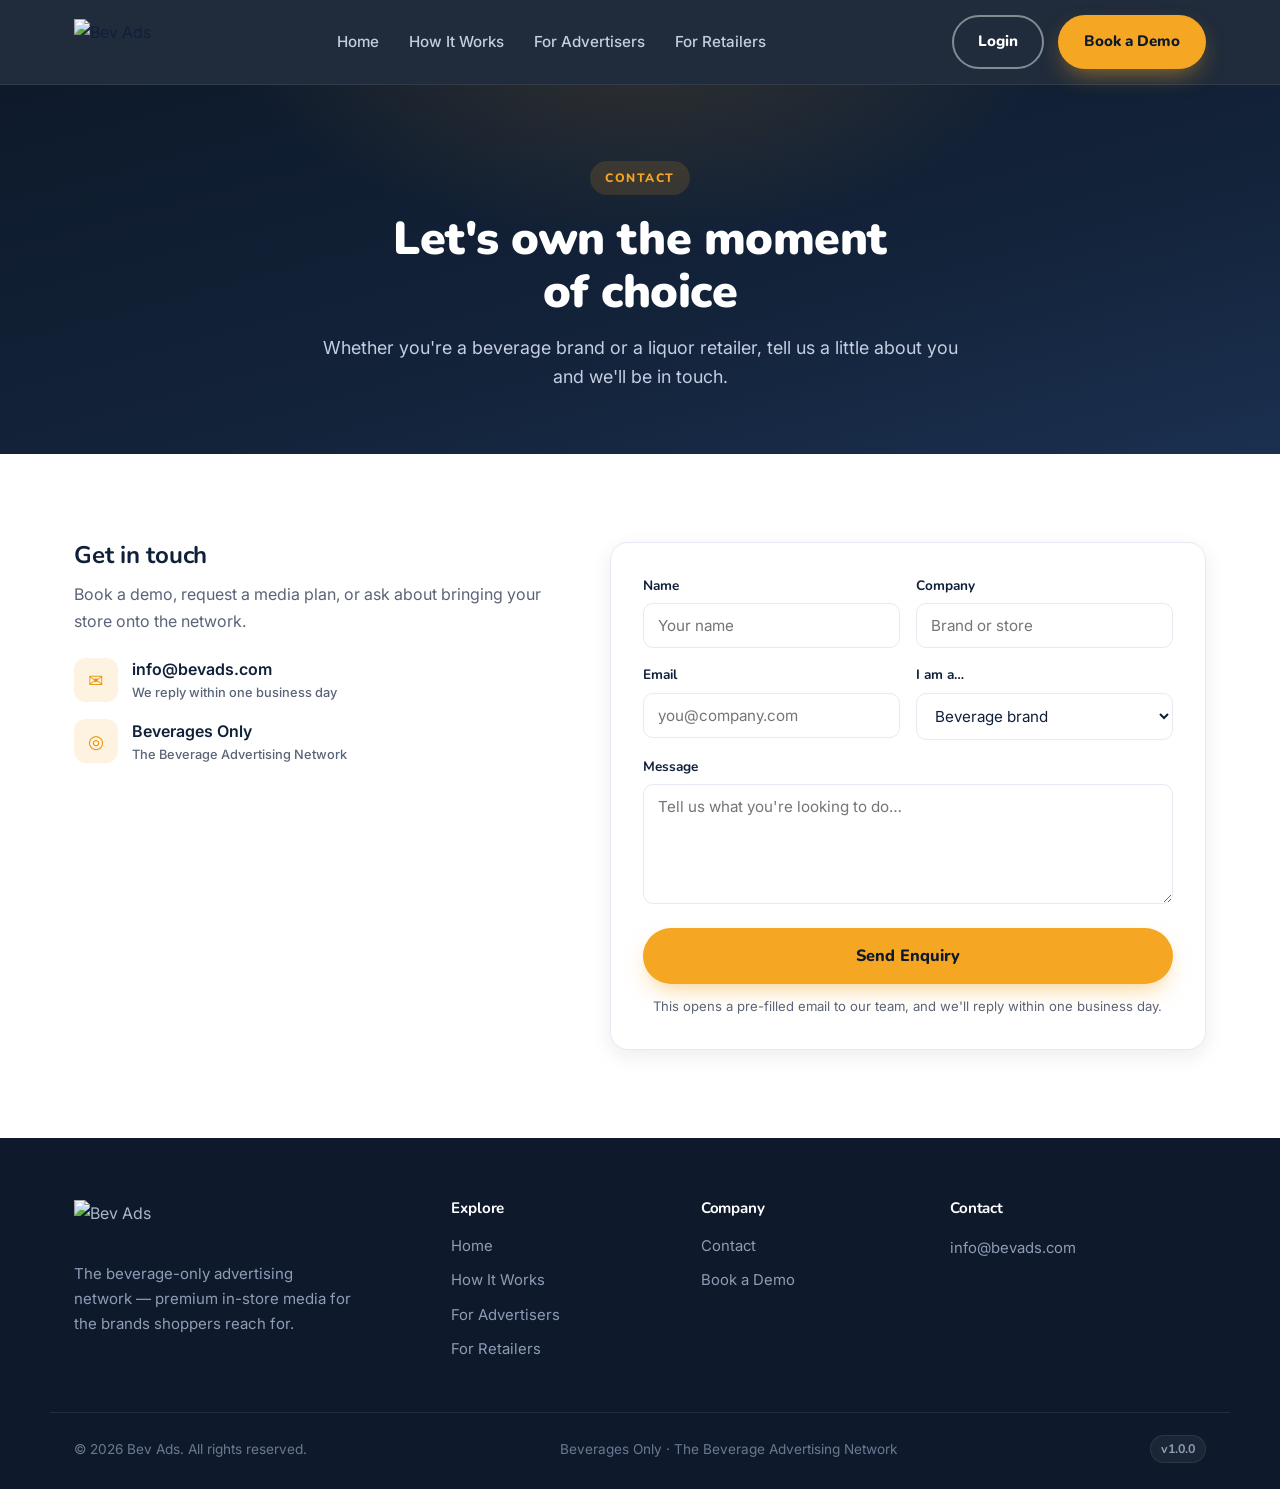
==== contact.html @ 34f9e47a "Add files via upload" ====
<!DOCTYPE html>
<html lang="en">
<head>
  <meta charset="UTF-8" />
  <meta name="viewport" content="width=device-width, initial-scale=1.0" />
  <title>Contact — Bev Ads</title>
  <meta name="description" content="Book a demo or partner with Bev Ads — the beverage-only advertising network for liquor retail. Get in touch with our team." />
  <link rel="icon" href="assets/img/bevads-monogram.png" type="image/png" />
  <link rel="preconnect" href="https://fonts.googleapis.com" />
  <link rel="preconnect" href="https://fonts.gstatic.com" crossorigin />
  <link href="https://fonts.googleapis.com/css2?family=Nunito:wght@600;700;800;900&family=Inter:wght@400;500;600;700&display=swap" rel="stylesheet" />
  <link rel="stylesheet" href="styles.css" />
</head>
<body>

  <!-- ===== Header ===== -->
  <header class="site-header" id="header">
    <div class="container header-inner">
      <a href="index.html" class="brand"><img src="assets/img/bevads-logo-tight.png" alt="Bev Ads" class="brand-logo" /></a>
      <nav class="nav" id="nav">
        <a href="index.html">Home</a>
        <a href="how-it-works.html">How It Works</a>
        <a href="for-advertisers.html">For Advertisers</a>
        <a href="for-retailers.html">For Retailers</a>
        <a href="contact.html" class="nav-demo active">Book a Demo</a>
        <a href="https://login.bevads.com" class="nav-login" target="_blank" rel="noopener">Login</a>
      </nav>
      <div class="header-cta"><a href="https://login.bevads.com" class="btn btn-login" target="_blank" rel="noopener">Login</a><a href="contact.html" class="btn btn-primary">Book a Demo</a></div>
      <button class="nav-toggle" id="navToggle" aria-label="Toggle menu"><span></span><span></span><span></span></button>
    </div>
  </header>

  <!-- ===== Page hero ===== -->
  <section class="page-hero">
    <div class="container">
      <span class="eyebrow">Contact</span>
      <h1>Let's own the moment of choice</h1>
      <p>Whether you're a beverage brand or a liquor retailer, tell us a little about you and we'll be in touch.</p>
    </div>
  </section>

  <!-- ===== Contact ===== -->
  <section class="section">
    <div class="container contact-grid">
      <div class="contact-info">
        <h3>Get in touch</h3>
        <p>Book a demo, request a media plan, or ask about bringing your store onto the network.</p>
        <div class="ci-item"><span class="ci-ic">✉</span><span>info@bevads.com<small>We reply within one business day</small></span></div>
        <div class="ci-item"><span class="ci-ic">◎</span><span>Beverages Only<small>The Beverage Advertising Network</small></span></div>
      </div>

      <form class="form" id="contactForm" novalidate>
        <div class="row">
          <div class="field">
            <label for="name">Name</label>
            <input type="text" id="name" name="name" placeholder="Your name" required />
          </div>
          <div class="field">
            <label for="company">Company</label>
            <input type="text" id="company" name="company" placeholder="Brand or store" />
          </div>
        </div>
        <div class="row">
          <div class="field">
            <label for="email">Email</label>
            <input type="email" id="email" name="email" placeholder="you@company.com" required />
          </div>
          <div class="field">
            <label for="role">I am a…</label>
            <select id="role" name="role">
              <option>Beverage brand</option>
              <option>Liquor retailer</option>
              <option>Distributor / partner</option>
              <option>Other</option>
            </select>
          </div>
        </div>
        <div class="field">
          <label for="message">Message</label>
          <textarea id="message" name="message" placeholder="Tell us what you're looking to do…"></textarea>
        </div>
        <button type="submit" class="btn btn-primary btn-lg">Send Enquiry</button>
        <p class="form-note">This opens a pre-filled email to our team, and we'll reply within one business day.</p>
      </form>
    </div>
  </section>

  <!-- ===== Footer ===== -->
  <footer class="site-footer">
    <div class="container footer-grid">
      <div class="footer-brand">
        <img src="assets/img/bevads-logo-tight.png" alt="Bev Ads" class="footer-logo" />
        <p>The beverage-only advertising network — premium in-store media for the brands shoppers reach for.</p>
      </div>
      <div class="footer-col">
        <h5>Explore</h5>
        <a href="index.html">Home</a>
        <a href="how-it-works.html">How It Works</a>
        <a href="for-advertisers.html">For Advertisers</a>
        <a href="for-retailers.html">For Retailers</a>
      </div>
      <div class="footer-col">
        <h5>Company</h5>
        <a href="contact.html">Contact</a>
        <a href="contact.html">Book a Demo</a>
      </div>
      <div class="footer-col">
        <h5>Contact</h5>
        <p class="footer-contact">
          <a href="mailto:info@bevads.com">info@bevads.com</a>
        </p>
      </div>
    </div>
    <div class="container footer-bottom">
      <span>© 2026 Bev Ads. All rights reserved.</span>
      <span>Beverages Only · The Beverage Advertising Network</span>
      <span class="footer-version">v1.0.0</span>
    </div>
  </footer>

  <script src="script.js"></script>
</body>
</html>
---- styles.css ----
/* ===== Bev Ads — brand tokens (navy + orange + white, from logo) ===== */
:root {
  --navy: #0e1a2b;
  --navy-2: #13233a;
  --navy-3: #1b3050;
  --orange: #f5a623;
  --orange-2: #ffb845;
  --orange-deep: #e8930c;
  --ink: #10203a;
  --slate: #5a6478;
  --line: #e6eaf2;
  --bg: #ffffff;
  --bg-soft: #f5f8fc;
  --radius: 18px;
  --radius-sm: 12px;
  --shadow: 0 20px 50px -18px rgba(14,26,43,.28);
  --shadow-sm: 0 6px 20px rgba(14,26,43,.08);
  --maxw: 1180px;
  --font-head: "Nunito", system-ui, sans-serif;
  --font-body: "Inter", system-ui, sans-serif;
}

* { box-sizing: border-box; margin: 0; padding: 0; }
html { scroll-behavior: smooth; }
body { font-family: var(--font-body); color: var(--ink); background: var(--bg); line-height: 1.65; -webkit-font-smoothing: antialiased; }
img { max-width: 100%; display: block; }
a { color: inherit; text-decoration: none; }
h1, h2, h3, h4, h5 { font-family: var(--font-head); line-height: 1.14; letter-spacing: -.01em; }

.container { width: 100%; max-width: var(--maxw); margin: 0 auto; padding: 0 24px; }
.container.narrow { max-width: 820px; }
.center { text-align: center; }

/* ===== Buttons ===== */
.btn {
  display: inline-flex; align-items: center; justify-content: center; gap: 8px;
  padding: 12px 24px; border-radius: 999px; font-family: var(--font-head);
  font-weight: 800; font-size: .95rem; cursor: pointer; border: 2px solid transparent;
  transition: .2s ease; white-space: nowrap;
}
.btn-lg { padding: 15px 32px; font-size: 1.02rem; }
.btn-primary { background: var(--orange); color: var(--navy); box-shadow: 0 10px 24px -8px rgba(245,166,35,.6); }
.btn-primary:hover { background: var(--orange-2); transform: translateY(-2px); }
.btn-outline-light { border-color: rgba(255,255,255,.55); color: #fff; }
.btn-outline-light:hover { background: #fff; color: var(--navy); transform: translateY(-2px); }

/* ===== Header ===== */
.site-header {
  position: sticky; top: 0; z-index: 50; background: rgba(14,26,43,.92);
  backdrop-filter: saturate(160%) blur(10px); border-bottom: 1px solid rgba(255,255,255,.08);
}
.header-inner { display: flex; align-items: center; justify-content: space-between; height: 84px; }
.brand-logo { height: 46px; width: auto; display: block; }
.nav { display: flex; gap: 30px; align-items: center; }
.nav a { font-weight: 500; color: #c4cee0; font-size: .95rem; transition: .2s; position: relative; }
.nav a:hover { color: #fff; }
.nav a.active { color: #fff; font-weight: 600; }
.nav a.active::after { content: ""; position: absolute; left: 0; right: 0; bottom: -7px; height: 2px; border-radius: 2px; background: var(--orange); }
.nav-demo, .nav-login { display: none; }
.header-cta { display: flex; align-items: center; gap: 14px; }
.btn-login {
  padding: 12px 24px; border-color: rgba(255,255,255,.45); color: #fff; background: transparent;
}
.btn-login:hover { background: rgba(255,255,255,.1); border-color: #fff; transform: translateY(-2px); }
.nav-toggle { display: none; flex-direction: column; gap: 5px; background: none; border: 0; cursor: pointer; padding: 6px; }
.nav-toggle span { width: 24px; height: 2px; background: #fff; border-radius: 2px; }

/* ===== Hero ===== */
.hero {
  position: relative; overflow: hidden; padding: 84px 0 96px; color: #fff;
  background:
    radial-gradient(900px 520px at 85% -10%, rgba(245,166,35,.16), transparent 60%),
    radial-gradient(700px 500px at 0% 115%, rgba(27,48,80,.7), transparent 60%),
    linear-gradient(165deg, #0e1a2b 0%, #13233a 60%, #1b3050 100%);
}
.hero-grid { display: grid; grid-template-columns: 1.04fr .96fr; gap: 56px; align-items: center; }
.eyebrow {
  display: inline-block; font-family: var(--font-head); font-weight: 800;
  font-size: .76rem; letter-spacing: .12em; text-transform: uppercase;
  color: var(--orange); background: rgba(245,166,35,.14); padding: 7px 15px;
  border-radius: 999px; margin-bottom: 18px;
}
.eyebrow--light { color: var(--orange-deep); background: rgba(245,166,35,.14); }
.hero h1 { font-size: clamp(2.1rem, 4.4vw, 3.4rem); font-weight: 900; color: #fff; margin-bottom: 18px; }
.grad { color: var(--orange); }
.lead { font-size: 1.16rem; color: #c4cee0; max-width: 540px; margin-bottom: 28px; }
.hero-actions { display: flex; gap: 14px; flex-wrap: wrap; }
.hero-actions.center { justify-content: center; }
.hero-banner {
  margin-top: 28px; padding: 16px 20px; border-left: 3px solid var(--orange);
  background: rgba(255,255,255,.06); border-radius: 0 12px 12px 0; color: #d4dcec;
  font-size: .98rem; max-width: 545px;
}

.hero-media { position: relative; }
/* soft brand glow behind the display for depth */
.hero-media::before {
  content: ""; position: absolute; z-index: 0; inset: -10% -8% -14% -8%;
  background:
    radial-gradient(58% 52% at 74% 24%, rgba(245,166,35,.28), transparent 64%),
    radial-gradient(55% 50% at 18% 92%, rgba(43,82,152,.42), transparent 64%);
  filter: blur(26px); border-radius: 44px;
}
.hero-screen {
  position: relative; z-index: 1; border-radius: 20px; overflow: hidden;
  box-shadow:
    0 0 0 1px rgba(255,255,255,.10),
    0 34px 70px -24px rgba(0,0,0,.68);
}
.hero-screen img { aspect-ratio: 4/3; object-fit: cover; width: 100%; display: block; }

/* ===== Hero video (photoreal looping scene) ===== */
.hero-video { position: relative; z-index: 1; border-radius: 20px; overflow: hidden; box-shadow: 0 0 0 1px rgba(255,255,255,.10), 0 34px 70px -24px rgba(0,0,0,.68); }
.hero-video video { display: block; width: 100%; aspect-ratio: 16/9; object-fit: cover; background: #05070b; }
.hero-video .hero-badge { position: absolute; top: 14px; left: 14px; display: inline-flex; align-items: center; gap: 7px; padding: 6px 12px; border-radius: 999px; background: rgba(5,8,13,.62); backdrop-filter: blur(6px); font-family: var(--font-head); font-weight: 800; font-size: .68rem; letter-spacing: .12em; color: #fff; z-index: 2; }

/* ===== Animated "live" screen device ===== */
.screen-device {
  position: relative; z-index: 1; background: linear-gradient(160deg,#0c1119,#05080d);
  border-radius: 18px; padding: 12px 12px 0; box-shadow: 0 0 0 1px rgba(255,255,255,.08), 0 34px 70px -24px rgba(0,0,0,.7);
}
.screen-viewport { position: relative; aspect-ratio: 16/9; border-radius: 9px; overflow: hidden; background: #05070b; }
.ad-slide {
  position: absolute; inset: 0; display: flex; align-items: center; justify-content: space-between;
  gap: 14px; padding: 26px 30px; opacity: 0; visibility: hidden;
  transition: opacity .9s ease, visibility .9s ease;
  background: radial-gradient(120% 130% at 82% 12%, color-mix(in srgb, var(--b) 78%, #fff 4%), var(--a) 68%);
}
.ad-slide.is-active { opacity: 1; visibility: visible; }
.ad-copy { display: flex; flex-direction: column; gap: 6px; max-width: 62%; }
.ad-kicker { font-family: var(--font-head); font-weight: 700; font-size: .68rem; letter-spacing: .22em; text-transform: uppercase; color: rgba(255,255,255,.72); }
.ad-brand { font-family: var(--font-head); font-weight: 900; font-size: clamp(1.5rem, 3.4vw, 2.4rem); line-height: .98; color: #fff; letter-spacing: .01em; }
.ad-tag { font-family: var(--font-body); font-style: italic; font-size: 1rem; color: rgba(255,255,255,.9); margin-top: 4px; }
.ad-legal { position: absolute; left: 30px; bottom: 16px; font-size: .58rem; letter-spacing: .1em; text-transform: uppercase; color: rgba(255,255,255,.62); }
.ad-bottle { height: 78%; width: auto; filter: drop-shadow(0 10px 16px rgba(0,0,0,.45)); }
.btl-body { fill: var(--btl); }
.btl-cap { fill: var(--cap); }
.btl-label { fill: rgba(255,255,255,.9); }
.btl-seal { fill: none; stroke: var(--cap); stroke-width: 1.5; opacity: .6; }
/* entrance motion on the active slide */
.ad-slide.is-active .ad-copy { animation: adCopyIn .9s ease both; }
.ad-slide.is-active .ad-bottle { animation: adBottleIn 5.2s ease-out both; }
@keyframes adCopyIn { from { opacity: 0; transform: translateX(-14px); } to { opacity: 1; transform: none; } }
@keyframes adBottleIn { 0% { opacity: 0; transform: translateY(12px) scale(.97); } 22% { opacity: 1; } 100% { opacity: 1; transform: translateY(0) scale(1.05); } }

/* overlays */
.screen-gloss { position: absolute; inset: 0; pointer-events: none; background: linear-gradient(115deg, rgba(255,255,255,.14), transparent 34%); }
.screen-live { position: absolute; top: 14px; right: 14px; display: inline-flex; align-items: center; gap: 7px; padding: 5px 11px; border-radius: 999px; background: rgba(5,8,13,.6); backdrop-filter: blur(6px); font-family: var(--font-head); font-weight: 800; font-size: .66rem; letter-spacing: .14em; color: #fff; }
.live-dot { width: 8px; height: 8px; border-radius: 50%; background: #ff4d4d; box-shadow: 0 0 0 0 rgba(255,77,77,.7); animation: liveBlink 1.6s infinite; }
@keyframes liveBlink { 0% { box-shadow: 0 0 0 0 rgba(255,77,77,.65); } 70% { box-shadow: 0 0 0 7px rgba(255,77,77,0); } 100% { box-shadow: 0 0 0 0 rgba(255,77,77,0); } }
.screen-progress { position: absolute; left: 0; bottom: 0; height: 3px; width: 100%; transform: scaleX(0); transform-origin: left center; background: var(--orange); box-shadow: 0 0 8px rgba(245,166,35,.8); }
@keyframes barFill { from { transform: scaleX(0); } to { transform: scaleX(1); } }
.screen-foot { display: flex; align-items: center; justify-content: space-between; padding: 12px 6px 14px; }
.screen-foot .now { font-family: var(--font-head); font-weight: 600; font-size: .8rem; color: #aab6cc; }
.screen-foot .now b { color: #fff; font-weight: 800; }
.playlist { display: inline-flex; gap: 6px; }
.pl-dot { width: 7px; height: 7px; border-radius: 50%; background: rgba(255,255,255,.25); transition: .3s; }
.pl-dot.on { background: var(--orange); width: 18px; border-radius: 4px; }

@media (prefers-reduced-motion: reduce) {
  .ad-slide.is-active .ad-copy, .ad-slide.is-active .ad-bottle { animation: none; }
  .live-dot { animation: none; }
}
.hero-badge {
  position: absolute; top: 14px; left: 14px; display: inline-flex; align-items: center; gap: 7px;
  background: rgba(14,26,43,.82); color: #fff; backdrop-filter: blur(6px);
  font-family: var(--font-head); font-size: .7rem; font-weight: 800; letter-spacing: .05em;
  padding: 6px 12px; border-radius: 999px;
}
.dot { width: 8px; height: 8px; border-radius: 50%; background: #36e07f; animation: pulse 1.8s infinite; }
@keyframes pulse { 0%{box-shadow:0 0 0 0 rgba(54,224,127,.55)} 70%{box-shadow:0 0 0 8px rgba(54,224,127,0)} 100%{box-shadow:0 0 0 0 rgba(54,224,127,0)} }
.float-stat { position: absolute; top: -22px; right: -8px; z-index: 3; background: #fff; color: var(--ink); padding: 14px 18px; border-radius: 14px; box-shadow: var(--shadow); text-align: center; }
.float-stat strong { display: block; font-family: var(--font-head); font-size: 1.5rem; color: var(--orange-deep); }
.float-stat span { font-size: .76rem; color: var(--slate); }

/* ===== Sections ===== */
.section { padding: 88px 0; }
.section-alt { background: var(--bg-soft); }
.section-head { text-align: center; max-width: 740px; margin: 0 auto 50px; }
.section-title { font-size: clamp(1.8rem, 3.2vw, 2.5rem); font-weight: 900; color: var(--ink); }
.section-sub { color: var(--slate); font-size: 1.08rem; margin-top: 14px; }

/* ===== Cards ===== */
.cards-grid { display: grid; grid-template-columns: repeat(3, 1fr); gap: 24px; }
.card { background: #fff; border: 1px solid var(--line); border-radius: var(--radius); padding: 32px 28px; transition: .25s; }
.card:hover { transform: translateY(-6px); box-shadow: var(--shadow); border-color: transparent; }
.card-ic { width: 54px; height: 54px; border-radius: 15px; display: grid; place-items: center; margin-bottom: 18px; background: linear-gradient(135deg, var(--orange), var(--orange-deep)); }
.card-ic svg { width: 26px; height: 26px; fill: none; stroke: var(--navy); stroke-width: 2; stroke-linecap: round; stroke-linejoin: round; }
.card h3 { font-size: 1.2rem; margin-bottom: 10px; color: var(--ink); }
.card p { color: var(--slate); font-size: .96rem; }

/* ===== Steps ===== */
.steps { display: grid; grid-template-columns: repeat(4, 1fr); gap: 22px; }
.step { background: #fff; border: 1px solid var(--line); border-radius: var(--radius); padding: 34px 24px 28px; text-align: center; }
.step-num { display: grid; place-items: center; width: 50px; height: 50px; margin: 0 auto 16px; font-family: var(--font-head); font-weight: 900; font-size: 1.25rem; color: var(--navy); background: linear-gradient(135deg, var(--orange), var(--orange-deep)); border-radius: 50%; }
.step h3 { font-size: 1.1rem; margin-bottom: 8px; color: var(--ink); }
.step p { color: var(--slate); font-size: .92rem; }

/* ===== Split (benefits / analytics) ===== */
.split { display: grid; grid-template-columns: 1fr 1fr; gap: 56px; align-items: center; }
.split-media img { border-radius: var(--radius); box-shadow: var(--shadow); aspect-ratio: 4/3; object-fit: cover; width: 100%; }
.split-copy .section-title { text-align: left; }
.check-list { list-style: none; margin-top: 22px; display: grid; gap: 14px; }
.check-list.two-col { grid-template-columns: 1fr 1fr; }
.check-list li { position: relative; padding-left: 34px; color: var(--ink); font-size: 1.02rem; }
.check-list li::before {
  content: ""; position: absolute; left: 0; top: 3px; width: 22px; height: 22px; border-radius: 50%;
  background: var(--orange);
  background-image: url("data:image/svg+xml,%3Csvg xmlns='http://www.w3.org/2000/svg' viewBox='0 0 24 24' fill='none' stroke='%230e1a2b' stroke-width='3.2' stroke-linecap='round' stroke-linejoin='round'%3E%3Cpolyline points='20 6 9 17 4 12'/%3E%3C/svg%3E");
  background-size: 13px; background-repeat: no-repeat; background-position: center;
}
.brands { margin-top: 26px; padding-top: 22px; border-top: 1px solid var(--line); }
.brands-label { display: block; font-family: var(--font-head); font-weight: 700; font-size: .92rem; color: var(--ink); margin-bottom: 14px; }
.chips { display: flex; flex-wrap: wrap; gap: 10px; }
.chip { font-family: var(--font-head); font-weight: 700; font-size: .86rem; color: var(--navy); background: #fff; border: 1px solid var(--line); padding: 8px 16px; border-radius: 999px; box-shadow: var(--shadow-sm); }

/* ===== Industries ===== */
.industry-grid { display: grid; grid-template-columns: repeat(4, 1fr); gap: 18px; }
.industry { display: flex; align-items: center; gap: 14px; background: #fff; border: 1px solid var(--line); border-radius: var(--radius-sm); padding: 20px 22px; font-family: var(--font-head); font-weight: 700; color: var(--ink); transition: .25s; }
.industry:hover { border-color: var(--orange); transform: translateY(-3px); box-shadow: var(--shadow-sm); }
.industry-ic { font-size: 1.5rem; }

/* ===== Analytics dashboard ===== */
.dashboard { background: linear-gradient(160deg, #0e1a2b, #1b3050); border-radius: var(--radius); padding: 24px; box-shadow: var(--shadow); color: #fff; }
.dash-head { display: flex; justify-content: space-between; align-items: center; margin-bottom: 20px; }
.dash-title { font-family: var(--font-head); font-weight: 800; }
.dash-live { display: inline-flex; align-items: center; gap: 7px; font-size: .78rem; color: #b7c2d8; }
.dash-stats { display: grid; grid-template-columns: repeat(3, 1fr); gap: 14px; margin-bottom: 22px; }
.dstat { background: rgba(255,255,255,.06); border-radius: var(--radius-sm); padding: 14px; }
.dstat strong { display: block; font-family: var(--font-head); font-size: 1.4rem; color: var(--orange-2); }
.dstat span { font-size: .75rem; color: #9fabc4; }
.dash-chart { display: flex; align-items: flex-end; gap: 8px; height: 110px; margin-bottom: 18px; }
.dash-chart span { flex: 1; background: linear-gradient(180deg, var(--orange), rgba(245,166,35,.3)); border-radius: 4px 4px 0 0; }
.dash-chart span:nth-child(3n) { background: linear-gradient(180deg, #5b7bb0, rgba(91,123,176,.3)); }
.dash-foot { display: flex; justify-content: space-between; align-items: center; font-size: .85rem; color: #b7c2d8; border-top: 1px solid rgba(255,255,255,.08); padding-top: 14px; }
.dash-foot .up { color: #36e07f; font-weight: 700; }
.metric-list { list-style: none; margin-top: 22px; display: grid; gap: 12px; }
.metric-list li { padding-left: 26px; position: relative; color: var(--ink); font-weight: 500; }
.metric-list li::before { content: "›"; position: absolute; left: 6px; color: var(--orange-deep); font-weight: 900; }

/* ===== FAQ ===== */
.faq { display: grid; gap: 14px; }
.faq details { background: #fff; border: 1px solid var(--line); border-radius: var(--radius-sm); padding: 4px 22px; transition: .2s; }
.faq details[open] { box-shadow: var(--shadow-sm); border-color: var(--orange); }
.faq summary { cursor: pointer; list-style: none; padding: 18px 0; font-family: var(--font-head); font-weight: 700; font-size: 1.05rem; color: var(--ink); display: flex; justify-content: space-between; align-items: center; }
.faq summary::-webkit-details-marker { display: none; }
.faq summary::after { content: "+"; font-size: 1.5rem; color: var(--orange-deep); font-weight: 400; transition: .2s; }
.faq details[open] summary::after { transform: rotate(45deg); }
.faq p { color: var(--slate); padding: 0 0 20px; }

/* ===== Final CTA ===== */
.cta-final {
  position: relative; padding: 92px 0; text-align: center; color: #fff;
  background:
    radial-gradient(800px 400px at 50% -20%, rgba(245,166,35,.28), transparent 60%),
    linear-gradient(135deg, #0e1a2b, #1b3050);
}
.cta-final h2 { font-size: clamp(1.9rem, 3.4vw, 2.7rem); font-weight: 900; }
.cta-final p { color: #c4cee0; font-size: 1.15rem; max-width: 620px; margin: 16px auto 30px; }

/* ===== Footer ===== */
.site-footer { background: var(--navy); color: #aab6cc; padding: 62px 0 26px; }
.footer-grid { display: grid; grid-template-columns: 1.6fr 1fr 1fr 1.2fr; gap: 36px; padding-bottom: 40px; border-bottom: 1px solid rgba(255,255,255,.08); }
.footer-logo { height: 44px; width: auto; margin-bottom: 18px; }
.footer-brand p { max-width: 280px; font-size: .94rem; color: #8f9cb5; }
.footer-col h5 { font-family: var(--font-head); color: #fff; font-size: .95rem; margin-bottom: 16px; }
.footer-col a { display: block; color: #8f9cb5; font-size: .93rem; margin-bottom: 10px; transition: .2s; }
.footer-col a:hover { color: var(--orange-2); }
.footer-contact { font-size: .93rem; color: #8f9cb5; line-height: 1.9; }
.footer-contact a:hover { color: var(--orange-2); }
.footer-bottom { display: flex; justify-content: space-between; align-items: center; gap: 12px; padding-top: 22px; font-size: .85rem; color: #6b7893; }
.footer-version { font-family: var(--font-head); font-weight: 700; font-size: .78rem; color: #8f9cb5; background: rgba(255,255,255,.05); border: 1px solid rgba(255,255,255,.08); padding: 3px 10px; border-radius: 999px; white-space: nowrap; }

/* ===== Section tagline ===== */
.tagline { font-family: var(--font-head); font-weight: 800; letter-spacing: .18em; text-transform: uppercase; color: var(--orange-deep); font-size: .95rem; }

/* ===== Stat row (moment) ===== */
.stat-row { display: flex; gap: 30px; margin-top: 28px; flex-wrap: wrap; }
.stat strong { display: block; font-family: var(--font-head); font-weight: 900; font-size: 2rem; color: var(--orange-deep); line-height: 1; }
.stat span { font-size: .85rem; color: var(--slate); }

/* ===== Touchpoints ===== */
.touch-grid { display: grid; grid-template-columns: repeat(3, 1fr); gap: 24px; }
.touch { background: #fff; border: 1px solid var(--line); border-radius: var(--radius); overflow: hidden; transition: .25s; }
.touch:hover { transform: translateY(-6px); box-shadow: var(--shadow); border-color: transparent; }
.touch img { aspect-ratio: 16/10; object-fit: cover; width: 100%; }
.touch-body { padding: 22px 24px 26px; }
.touch-body h3 { font-size: 1.2rem; color: var(--ink); margin-bottom: 8px; }
.touch-body p { color: var(--slate); font-size: .95rem; }

/* ===== Brand marquee ===== */
.brand-marquee { display: flex; flex-wrap: wrap; gap: 12px; margin-top: 24px; }
.brand-marquee span {
  font-family: var(--font-head); font-weight: 800; font-size: 1rem; color: var(--navy);
  background: #fff; border: 1px solid var(--line); border-radius: 999px; padding: 10px 20px; box-shadow: var(--shadow-sm);
}

/* ===== Value cards (who it's for) ===== */
.value-grid { display: grid; grid-template-columns: repeat(3, 1fr); gap: 24px; }
.value-card { background: #fff; border: 1px solid var(--line); border-radius: var(--radius); padding: 34px 28px; text-align: center; transition: .25s; }
.value-card:hover { transform: translateY(-6px); box-shadow: var(--shadow); border-color: transparent; }
.value-ic { font-size: 2.4rem; display: block; margin-bottom: 14px; }
.value-card h3 { font-size: 1.25rem; color: var(--ink); margin-bottom: 10px; }
.value-card p { color: var(--slate); font-size: .96rem; }
.value-chips { display: flex; flex-wrap: wrap; gap: 14px; justify-content: center; margin-top: 34px; }
.value-chips .chip { font-size: .95rem; padding: 10px 20px; color: var(--navy); background: rgba(245,166,35,.12); border-color: transparent; }

/* ===================== Multi-page components ===================== */

/* Inner page header */
.page-hero {
  position: relative; overflow: hidden; padding: 76px 0 62px; color: #fff; text-align: center;
  background:
    radial-gradient(700px 380px at 50% -20%, rgba(245,166,35,.16), transparent 60%),
    linear-gradient(165deg, #0e1a2b 0%, #13233a 60%, #1b3050 100%);
}
.page-hero .eyebrow { color: var(--orange); background: rgba(245,166,35,.14); }
.page-hero h1 { font-size: clamp(2rem, 4vw, 2.9rem); font-weight: 900; color: #fff; margin: 0 auto 14px; max-width: 18ch; }
.page-hero p { color: #c4cee0; font-size: 1.12rem; max-width: 640px; margin: 0 auto; }
.page-hero .hero-actions { justify-content: center; margin-top: 26px; }

/* Home pillars */
.pillars { display: grid; grid-template-columns: repeat(3, 1fr); gap: 24px; }
.pillar { display: block; background: #fff; border: 1px solid var(--line); border-radius: var(--radius); padding: 34px 30px; transition: .25s; }
.pillar:hover { transform: translateY(-6px); box-shadow: var(--shadow); border-color: transparent; }
.pillar .card-ic { margin-bottom: 18px; }
.pillar h3 { font-size: 1.25rem; color: var(--ink); margin-bottom: 10px; }
.pillar p { color: var(--slate); font-size: .96rem; margin-bottom: 16px; }
.pillar .more { font-family: var(--font-head); font-weight: 800; color: var(--orange-deep); font-size: .92rem; }
.pillar .more::after { content: "  →"; }

/* Measurement capability cards (no fabricated data) */
.measure-grid { display: grid; grid-template-columns: repeat(2, 1fr); gap: 20px; }
.measure { display: flex; gap: 16px; background: #fff; border: 1px solid var(--line); border-radius: var(--radius-sm); padding: 22px 24px; }
.measure .m-ic { flex: 0 0 auto; width: 46px; height: 46px; border-radius: 12px; background: linear-gradient(135deg, var(--orange), var(--orange-deep)); display: grid; place-items: center; }
.measure .m-ic svg { width: 22px; height: 22px; fill: none; stroke: var(--navy); stroke-width: 2; stroke-linecap: round; stroke-linejoin: round; }
.measure h4 { font-family: var(--font-head); font-size: 1.05rem; color: var(--ink); margin-bottom: 4px; }
.measure p { color: var(--slate); font-size: .92rem; }

/* Contact */
.contact-grid { display: grid; grid-template-columns: .9fr 1.1fr; gap: 48px; align-items: start; }
.contact-info h3 { font-size: 1.5rem; color: var(--ink); margin-bottom: 12px; }
.contact-info > p { color: var(--slate); margin-bottom: 22px; }
.ci-item { display: flex; align-items: center; gap: 14px; margin-bottom: 14px; font-weight: 600; color: var(--ink); }
.ci-item .ci-ic { flex: 0 0 auto; width: 44px; height: 44px; border-radius: 12px; background: rgba(245,166,35,.14); display: grid; place-items: center; color: var(--orange-deep); font-size: 1.15rem; }
.ci-item span small { display: block; font-weight: 500; font-size: .8rem; color: var(--slate); }
.form { background: #fff; border: 1px solid var(--line); border-radius: var(--radius); padding: 32px; box-shadow: var(--shadow-sm); }
.form .row { display: grid; grid-template-columns: 1fr 1fr; gap: 16px; }
.field { margin-bottom: 16px; }
.field label { display: block; font-family: var(--font-head); font-weight: 700; font-size: .85rem; color: var(--ink); margin-bottom: 6px; }
.field input, .field select, .field textarea { width: 100%; padding: 12px 14px; border: 1px solid var(--line); border-radius: 10px; font-family: var(--font-body); font-size: .95rem; color: var(--ink); background: #fff; transition: .2s; }
.field input:focus, .field select:focus, .field textarea:focus { outline: none; border-color: var(--orange); box-shadow: 0 0 0 3px rgba(245,166,35,.18); }
.field textarea { min-height: 120px; resize: vertical; }
.form .btn { width: 100%; }
.form-note { text-align: center; font-size: .82rem; color: var(--slate); margin-top: 12px; }

/* Centered section button */
.section-cta { text-align: center; margin-top: 44px; }

/* ===== Reveal ===== */
.reveal { opacity: 0; transform: translateY(22px); transition: opacity .6s ease, transform .6s ease; }
.reveal.in { opacity: 1; transform: translateY(0); }

/* ===== Responsive ===== */
@media (max-width: 980px) {
  .nav, .header-cta { display: none; }
  .nav-toggle { display: flex; }
  .site-header.menu-open .nav { display: flex; flex-direction: column; position: absolute; top: 84px; left: 0; right: 0; background: var(--navy-2); padding: 20px 24px; gap: 18px; border-top: 1px solid rgba(255,255,255,.08); }
  .brand-logo { height: 40px; }
  .hero-grid { grid-template-columns: 1fr; gap: 64px; }
  .cards-grid { grid-template-columns: repeat(2, 1fr); }
  .steps, .touch-grid, .value-grid { grid-template-columns: repeat(2, 1fr); }
  .split { grid-template-columns: 1fr; }
  .footer-grid { grid-template-columns: 1fr 1fr; }
  .pillars { grid-template-columns: 1fr; }
  .measure-grid { grid-template-columns: 1fr; }
  .contact-grid { grid-template-columns: 1fr; gap: 32px; }
  .nav-demo, .nav-login { display: block; }
}
@media (max-width: 560px) {
  .section { padding: 60px 0; }
  .cards-grid, .steps, .touch-grid, .value-grid, .check-list.two-col { grid-template-columns: 1fr; }
  .footer-grid { grid-template-columns: 1fr; }
  .footer-bottom { flex-direction: column; gap: 8px; text-align: center; }
  .form .row { grid-template-columns: 1fr; }
}
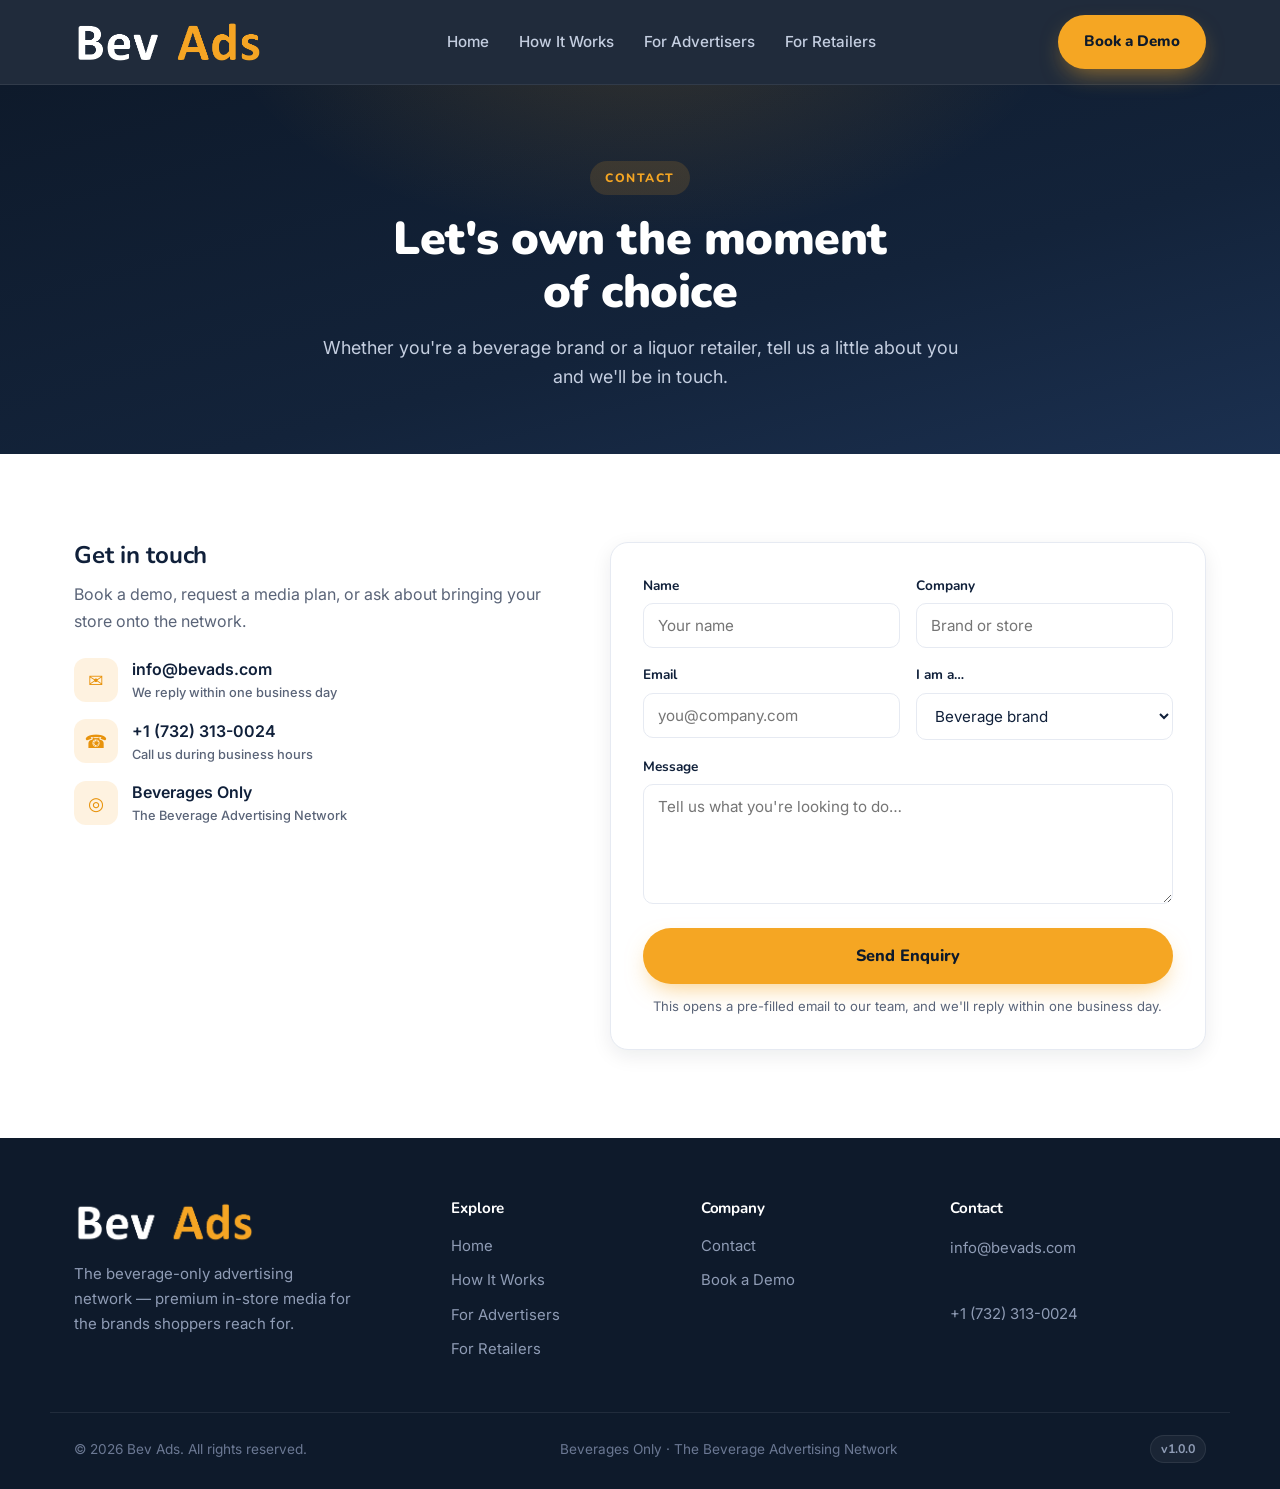
==== commit c87f6ce2: "Add files via upload" ====
--- a/contact.html
+++ b/contact.html
@@ -1,123 +1,124 @@
-<!DOCTYPE html>
-<html lang="en">
-<head>
-  <meta charset="UTF-8" />
-  <meta name="viewport" content="width=device-width, initial-scale=1.0" />
-  <title>Contact — Bev Ads</title>
-  <meta name="description" content="Book a demo or partner with Bev Ads — the beverage-only advertising network for liquor retail. Get in touch with our team." />
-  <link rel="icon" href="assets/img/bevads-monogram.png" type="image/png" />
-  <link rel="preconnect" href="https://fonts.googleapis.com" />
-  <link rel="preconnect" href="https://fonts.gstatic.com" crossorigin />
-  <link href="https://fonts.googleapis.com/css2?family=Nunito:wght@600;700;800;900&family=Inter:wght@400;500;600;700&display=swap" rel="stylesheet" />
-  <link rel="stylesheet" href="styles.css" />
-</head>
-<body>
-
-  <!-- ===== Header ===== -->
-  <header class="site-header" id="header">
-    <div class="container header-inner">
-      <a href="index.html" class="brand"><img src="assets/img/bevads-logo-tight.png" alt="Bev Ads" class="brand-logo" /></a>
-      <nav class="nav" id="nav">
-        <a href="index.html">Home</a>
-        <a href="how-it-works.html">How It Works</a>
-        <a href="for-advertisers.html">For Advertisers</a>
-        <a href="for-retailers.html">For Retailers</a>
-        <a href="contact.html" class="nav-demo active">Book a Demo</a>
-        <a href="https://login.bevads.com" class="nav-login" target="_blank" rel="noopener">Login</a>
-      </nav>
-      <div class="header-cta"><a href="https://login.bevads.com" class="btn btn-login" target="_blank" rel="noopener">Login</a><a href="contact.html" class="btn btn-primary">Book a Demo</a></div>
-      <button class="nav-toggle" id="navToggle" aria-label="Toggle menu"><span></span><span></span><span></span></button>
-    </div>
-  </header>
-
-  <!-- ===== Page hero ===== -->
-  <section class="page-hero">
-    <div class="container">
-      <span class="eyebrow">Contact</span>
-      <h1>Let's own the moment of choice</h1>
-      <p>Whether you're a beverage brand or a liquor retailer, tell us a little about you and we'll be in touch.</p>
-    </div>
-  </section>
-
-  <!-- ===== Contact ===== -->
-  <section class="section">
-    <div class="container contact-grid">
-      <div class="contact-info">
-        <h3>Get in touch</h3>
-        <p>Book a demo, request a media plan, or ask about bringing your store onto the network.</p>
-        <div class="ci-item"><span class="ci-ic">✉</span><span>info@bevads.com<small>We reply within one business day</small></span></div>
-        <div class="ci-item"><span class="ci-ic">◎</span><span>Beverages Only<small>The Beverage Advertising Network</small></span></div>
-      </div>
-
-      <form class="form" id="contactForm" novalidate>
-        <div class="row">
-          <div class="field">
-            <label for="name">Name</label>
-            <input type="text" id="name" name="name" placeholder="Your name" required />
-          </div>
-          <div class="field">
-            <label for="company">Company</label>
-            <input type="text" id="company" name="company" placeholder="Brand or store" />
-          </div>
-        </div>
-        <div class="row">
-          <div class="field">
-            <label for="email">Email</label>
-            <input type="email" id="email" name="email" placeholder="you@company.com" required />
-          </div>
-          <div class="field">
-            <label for="role">I am a…</label>
-            <select id="role" name="role">
-              <option>Beverage brand</option>
-              <option>Liquor retailer</option>
-              <option>Distributor / partner</option>
-              <option>Other</option>
-            </select>
-          </div>
-        </div>
-        <div class="field">
-          <label for="message">Message</label>
-          <textarea id="message" name="message" placeholder="Tell us what you're looking to do…"></textarea>
-        </div>
-        <button type="submit" class="btn btn-primary btn-lg">Send Enquiry</button>
-        <p class="form-note">This opens a pre-filled email to our team, and we'll reply within one business day.</p>
-      </form>
-    </div>
-  </section>
-
-  <!-- ===== Footer ===== -->
-  <footer class="site-footer">
-    <div class="container footer-grid">
-      <div class="footer-brand">
-        <img src="assets/img/bevads-logo-tight.png" alt="Bev Ads" class="footer-logo" />
-        <p>The beverage-only advertising network — premium in-store media for the brands shoppers reach for.</p>
-      </div>
-      <div class="footer-col">
-        <h5>Explore</h5>
-        <a href="index.html">Home</a>
-        <a href="how-it-works.html">How It Works</a>
-        <a href="for-advertisers.html">For Advertisers</a>
-        <a href="for-retailers.html">For Retailers</a>
-      </div>
-      <div class="footer-col">
-        <h5>Company</h5>
-        <a href="contact.html">Contact</a>
-        <a href="contact.html">Book a Demo</a>
-      </div>
-      <div class="footer-col">
-        <h5>Contact</h5>
-        <p class="footer-contact">
-          <a href="mailto:info@bevads.com">info@bevads.com</a>
-        </p>
-      </div>
-    </div>
-    <div class="container footer-bottom">
-      <span>© 2026 Bev Ads. All rights reserved.</span>
-      <span>Beverages Only · The Beverage Advertising Network</span>
-      <span class="footer-version">v1.0.0</span>
-    </div>
-  </footer>
-
-  <script src="script.js"></script>
-</body>
-</html>
+<!DOCTYPE html>
+<html lang="en">
+<head>
+  <meta charset="UTF-8" />
+  <meta name="viewport" content="width=device-width, initial-scale=1.0" />
+  <title>Contact — Bev Ads</title>
+  <meta name="description" content="Book a demo or partner with Bev Ads — the beverage-only advertising network for liquor retail. Get in touch with our team." />
+  <link rel="icon" href="assets/img/bevads-monogram.png" type="image/png" />
+  <link rel="preconnect" href="https://fonts.googleapis.com" />
+  <link rel="preconnect" href="https://fonts.gstatic.com" crossorigin />
+  <link href="https://fonts.googleapis.com/css2?family=Nunito:wght@600;700;800;900&family=Inter:wght@400;500;600;700&display=swap" rel="stylesheet" />
+  <link rel="stylesheet" href="styles.css" />
+</head>
+<body>
+
+  <!-- ===== Header ===== -->
+  <header class="site-header" id="header">
+    <div class="container header-inner">
+      <a href="index.html" class="brand"><img src="assets/img/bevads-logo-tight.png" alt="Bev Ads" class="brand-logo" /></a>
+      <nav class="nav" id="nav">
+        <a href="index.html">Home</a>
+        <a href="how-it-works.html">How It Works</a>
+        <a href="for-advertisers.html">For Advertisers</a>
+        <a href="for-retailers.html">For Retailers</a>
+        <a href="contact.html" class="nav-demo active">Book a Demo</a>
+      </nav>
+      <div class="header-cta"><a href="contact.html" class="btn btn-primary">Book a Demo</a></div>
+      <button class="nav-toggle" id="navToggle" aria-label="Toggle menu"><span></span><span></span><span></span></button>
+    </div>
+  </header>
+
+  <!-- ===== Page hero ===== -->
+  <section class="page-hero">
+    <div class="container">
+      <span class="eyebrow">Contact</span>
+      <h1>Let's own the moment of choice</h1>
+      <p>Whether you're a beverage brand or a liquor retailer, tell us a little about you and we'll be in touch.</p>
+    </div>
+  </section>
+
+  <!-- ===== Contact ===== -->
+  <section class="section">
+    <div class="container contact-grid">
+      <div class="contact-info">
+        <h3>Get in touch</h3>
+        <p>Book a demo, request a media plan, or ask about bringing your store onto the network.</p>
+        <div class="ci-item"><span class="ci-ic">✉</span><span>info@bevads.com<small>We reply within one business day</small></span></div>
+        <div class="ci-item"><span class="ci-ic">☎</span><span><a href="tel:+17323130024">+1 (732) 313-0024</a><small>Call us during business hours</small></span></div>
+        <div class="ci-item"><span class="ci-ic">◎</span><span>Beverages Only<small>The Beverage Advertising Network</small></span></div>
+      </div>
+
+      <form class="form" id="contactForm" novalidate>
+        <div class="row">
+          <div class="field">
+            <label for="name">Name</label>
+            <input type="text" id="name" name="name" placeholder="Your name" required />
+          </div>
+          <div class="field">
+            <label for="company">Company</label>
+            <input type="text" id="company" name="company" placeholder="Brand or store" />
+          </div>
+        </div>
+        <div class="row">
+          <div class="field">
+            <label for="email">Email</label>
+            <input type="email" id="email" name="email" placeholder="you@company.com" required />
+          </div>
+          <div class="field">
+            <label for="role">I am a…</label>
+            <select id="role" name="role">
+              <option>Beverage brand</option>
+              <option>Liquor retailer</option>
+              <option>Distributor / partner</option>
+              <option>Other</option>
+            </select>
+          </div>
+        </div>
+        <div class="field">
+          <label for="message">Message</label>
+          <textarea id="message" name="message" placeholder="Tell us what you're looking to do…"></textarea>
+        </div>
+        <button type="submit" class="btn btn-primary btn-lg">Send Enquiry</button>
+        <p class="form-note">This opens a pre-filled email to our team, and we'll reply within one business day.</p>
+      </form>
+    </div>
+  </section>
+
+  <!-- ===== Footer ===== -->
+  <footer class="site-footer">
+    <div class="container footer-grid">
+      <div class="footer-brand">
+        <img src="assets/img/bevads-logo-tight.png" alt="Bev Ads" class="footer-logo" />
+        <p>The beverage-only advertising network — premium in-store media for the brands shoppers reach for.</p>
+      </div>
+      <div class="footer-col">
+        <h5>Explore</h5>
+        <a href="index.html">Home</a>
+        <a href="how-it-works.html">How It Works</a>
+        <a href="for-advertisers.html">For Advertisers</a>
+        <a href="for-retailers.html">For Retailers</a>
+      </div>
+      <div class="footer-col">
+        <h5>Company</h5>
+        <a href="contact.html">Contact</a>
+        <a href="contact.html">Book a Demo</a>
+      </div>
+      <div class="footer-col">
+        <h5>Contact</h5>
+        <p class="footer-contact">
+          <a href="mailto:info@bevads.com">info@bevads.com</a><br />
+          <a href="tel:+17323130024">+1 (732) 313-0024</a>
+        </p>
+      </div>
+    </div>
+    <div class="container footer-bottom">
+      <span>© 2026 Bev Ads. All rights reserved.</span>
+      <span>Beverages Only · The Beverage Advertising Network</span>
+      <span class="footer-version">v1.0.0</span>
+    </div>
+  </footer>
+
+  <script src="script.js"></script>
+</body>
+</html>
--- a/styles.css
+++ b/styles.css
@@ -1,386 +1,381 @@
-/* ===== Bev Ads — brand tokens (navy + orange + white, from logo) ===== */
-:root {
-  --navy: #0e1a2b;
-  --navy-2: #13233a;
-  --navy-3: #1b3050;
-  --orange: #f5a623;
-  --orange-2: #ffb845;
-  --orange-deep: #e8930c;
-  --ink: #10203a;
-  --slate: #5a6478;
-  --line: #e6eaf2;
-  --bg: #ffffff;
-  --bg-soft: #f5f8fc;
-  --radius: 18px;
-  --radius-sm: 12px;
-  --shadow: 0 20px 50px -18px rgba(14,26,43,.28);
-  --shadow-sm: 0 6px 20px rgba(14,26,43,.08);
-  --maxw: 1180px;
-  --font-head: "Nunito", system-ui, sans-serif;
-  --font-body: "Inter", system-ui, sans-serif;
-}
-
-* { box-sizing: border-box; margin: 0; padding: 0; }
-html { scroll-behavior: smooth; }
-body { font-family: var(--font-body); color: var(--ink); background: var(--bg); line-height: 1.65; -webkit-font-smoothing: antialiased; }
-img { max-width: 100%; display: block; }
-a { color: inherit; text-decoration: none; }
-h1, h2, h3, h4, h5 { font-family: var(--font-head); line-height: 1.14; letter-spacing: -.01em; }
-
-.container { width: 100%; max-width: var(--maxw); margin: 0 auto; padding: 0 24px; }
-.container.narrow { max-width: 820px; }
-.center { text-align: center; }
-
-/* ===== Buttons ===== */
-.btn {
-  display: inline-flex; align-items: center; justify-content: center; gap: 8px;
-  padding: 12px 24px; border-radius: 999px; font-family: var(--font-head);
-  font-weight: 800; font-size: .95rem; cursor: pointer; border: 2px solid transparent;
-  transition: .2s ease; white-space: nowrap;
-}
-.btn-lg { padding: 15px 32px; font-size: 1.02rem; }
-.btn-primary { background: var(--orange); color: var(--navy); box-shadow: 0 10px 24px -8px rgba(245,166,35,.6); }
-.btn-primary:hover { background: var(--orange-2); transform: translateY(-2px); }
-.btn-outline-light { border-color: rgba(255,255,255,.55); color: #fff; }
-.btn-outline-light:hover { background: #fff; color: var(--navy); transform: translateY(-2px); }
-
-/* ===== Header ===== */
-.site-header {
-  position: sticky; top: 0; z-index: 50; background: rgba(14,26,43,.92);
-  backdrop-filter: saturate(160%) blur(10px); border-bottom: 1px solid rgba(255,255,255,.08);
-}
-.header-inner { display: flex; align-items: center; justify-content: space-between; height: 84px; }
-.brand-logo { height: 46px; width: auto; display: block; }
-.nav { display: flex; gap: 30px; align-items: center; }
-.nav a { font-weight: 500; color: #c4cee0; font-size: .95rem; transition: .2s; position: relative; }
-.nav a:hover { color: #fff; }
-.nav a.active { color: #fff; font-weight: 600; }
-.nav a.active::after { content: ""; position: absolute; left: 0; right: 0; bottom: -7px; height: 2px; border-radius: 2px; background: var(--orange); }
-.nav-demo, .nav-login { display: none; }
-.header-cta { display: flex; align-items: center; gap: 14px; }
-.btn-login {
-  padding: 12px 24px; border-color: rgba(255,255,255,.45); color: #fff; background: transparent;
-}
-.btn-login:hover { background: rgba(255,255,255,.1); border-color: #fff; transform: translateY(-2px); }
-.nav-toggle { display: none; flex-direction: column; gap: 5px; background: none; border: 0; cursor: pointer; padding: 6px; }
-.nav-toggle span { width: 24px; height: 2px; background: #fff; border-radius: 2px; }
-
-/* ===== Hero ===== */
-.hero {
-  position: relative; overflow: hidden; padding: 84px 0 96px; color: #fff;
-  background:
-    radial-gradient(900px 520px at 85% -10%, rgba(245,166,35,.16), transparent 60%),
-    radial-gradient(700px 500px at 0% 115%, rgba(27,48,80,.7), transparent 60%),
-    linear-gradient(165deg, #0e1a2b 0%, #13233a 60%, #1b3050 100%);
-}
-.hero-grid { display: grid; grid-template-columns: 1.04fr .96fr; gap: 56px; align-items: center; }
-.eyebrow {
-  display: inline-block; font-family: var(--font-head); font-weight: 800;
-  font-size: .76rem; letter-spacing: .12em; text-transform: uppercase;
-  color: var(--orange); background: rgba(245,166,35,.14); padding: 7px 15px;
-  border-radius: 999px; margin-bottom: 18px;
-}
-.eyebrow--light { color: var(--orange-deep); background: rgba(245,166,35,.14); }
-.hero h1 { font-size: clamp(2.1rem, 4.4vw, 3.4rem); font-weight: 900; color: #fff; margin-bottom: 18px; }
-.grad { color: var(--orange); }
-.lead { font-size: 1.16rem; color: #c4cee0; max-width: 540px; margin-bottom: 28px; }
-.hero-actions { display: flex; gap: 14px; flex-wrap: wrap; }
-.hero-actions.center { justify-content: center; }
-.hero-banner {
-  margin-top: 28px; padding: 16px 20px; border-left: 3px solid var(--orange);
-  background: rgba(255,255,255,.06); border-radius: 0 12px 12px 0; color: #d4dcec;
-  font-size: .98rem; max-width: 545px;
-}
-
-.hero-media { position: relative; }
-/* soft brand glow behind the display for depth */
-.hero-media::before {
-  content: ""; position: absolute; z-index: 0; inset: -10% -8% -14% -8%;
-  background:
-    radial-gradient(58% 52% at 74% 24%, rgba(245,166,35,.28), transparent 64%),
-    radial-gradient(55% 50% at 18% 92%, rgba(43,82,152,.42), transparent 64%);
-  filter: blur(26px); border-radius: 44px;
-}
-.hero-screen {
-  position: relative; z-index: 1; border-radius: 20px; overflow: hidden;
-  box-shadow:
-    0 0 0 1px rgba(255,255,255,.10),
-    0 34px 70px -24px rgba(0,0,0,.68);
-}
-.hero-screen img { aspect-ratio: 4/3; object-fit: cover; width: 100%; display: block; }
-
-/* ===== Hero video (photoreal looping scene) ===== */
-.hero-video { position: relative; z-index: 1; border-radius: 20px; overflow: hidden; box-shadow: 0 0 0 1px rgba(255,255,255,.10), 0 34px 70px -24px rgba(0,0,0,.68); }
-.hero-video video { display: block; width: 100%; aspect-ratio: 16/9; object-fit: cover; background: #05070b; }
-.hero-video .hero-badge { position: absolute; top: 14px; left: 14px; display: inline-flex; align-items: center; gap: 7px; padding: 6px 12px; border-radius: 999px; background: rgba(5,8,13,.62); backdrop-filter: blur(6px); font-family: var(--font-head); font-weight: 800; font-size: .68rem; letter-spacing: .12em; color: #fff; z-index: 2; }
-
-/* ===== Animated "live" screen device ===== */
-.screen-device {
-  position: relative; z-index: 1; background: linear-gradient(160deg,#0c1119,#05080d);
-  border-radius: 18px; padding: 12px 12px 0; box-shadow: 0 0 0 1px rgba(255,255,255,.08), 0 34px 70px -24px rgba(0,0,0,.7);
-}
-.screen-viewport { position: relative; aspect-ratio: 16/9; border-radius: 9px; overflow: hidden; background: #05070b; }
-.ad-slide {
-  position: absolute; inset: 0; display: flex; align-items: center; justify-content: space-between;
-  gap: 14px; padding: 26px 30px; opacity: 0; visibility: hidden;
-  transition: opacity .9s ease, visibility .9s ease;
-  background: radial-gradient(120% 130% at 82% 12%, color-mix(in srgb, var(--b) 78%, #fff 4%), var(--a) 68%);
-}
-.ad-slide.is-active { opacity: 1; visibility: visible; }
-.ad-copy { display: flex; flex-direction: column; gap: 6px; max-width: 62%; }
-.ad-kicker { font-family: var(--font-head); font-weight: 700; font-size: .68rem; letter-spacing: .22em; text-transform: uppercase; color: rgba(255,255,255,.72); }
-.ad-brand { font-family: var(--font-head); font-weight: 900; font-size: clamp(1.5rem, 3.4vw, 2.4rem); line-height: .98; color: #fff; letter-spacing: .01em; }
-.ad-tag { font-family: var(--font-body); font-style: italic; font-size: 1rem; color: rgba(255,255,255,.9); margin-top: 4px; }
-.ad-legal { position: absolute; left: 30px; bottom: 16px; font-size: .58rem; letter-spacing: .1em; text-transform: uppercase; color: rgba(255,255,255,.62); }
-.ad-bottle { height: 78%; width: auto; filter: drop-shadow(0 10px 16px rgba(0,0,0,.45)); }
-.btl-body { fill: var(--btl); }
-.btl-cap { fill: var(--cap); }
-.btl-label { fill: rgba(255,255,255,.9); }
-.btl-seal { fill: none; stroke: var(--cap); stroke-width: 1.5; opacity: .6; }
-/* entrance motion on the active slide */
-.ad-slide.is-active .ad-copy { animation: adCopyIn .9s ease both; }
-.ad-slide.is-active .ad-bottle { animation: adBottleIn 5.2s ease-out both; }
-@keyframes adCopyIn { from { opacity: 0; transform: translateX(-14px); } to { opacity: 1; transform: none; } }
-@keyframes adBottleIn { 0% { opacity: 0; transform: translateY(12px) scale(.97); } 22% { opacity: 1; } 100% { opacity: 1; transform: translateY(0) scale(1.05); } }
-
-/* overlays */
-.screen-gloss { position: absolute; inset: 0; pointer-events: none; background: linear-gradient(115deg, rgba(255,255,255,.14), transparent 34%); }
-.screen-live { position: absolute; top: 14px; right: 14px; display: inline-flex; align-items: center; gap: 7px; padding: 5px 11px; border-radius: 999px; background: rgba(5,8,13,.6); backdrop-filter: blur(6px); font-family: var(--font-head); font-weight: 800; font-size: .66rem; letter-spacing: .14em; color: #fff; }
-.live-dot { width: 8px; height: 8px; border-radius: 50%; background: #ff4d4d; box-shadow: 0 0 0 0 rgba(255,77,77,.7); animation: liveBlink 1.6s infinite; }
-@keyframes liveBlink { 0% { box-shadow: 0 0 0 0 rgba(255,77,77,.65); } 70% { box-shadow: 0 0 0 7px rgba(255,77,77,0); } 100% { box-shadow: 0 0 0 0 rgba(255,77,77,0); } }
-.screen-progress { position: absolute; left: 0; bottom: 0; height: 3px; width: 100%; transform: scaleX(0); transform-origin: left center; background: var(--orange); box-shadow: 0 0 8px rgba(245,166,35,.8); }
-@keyframes barFill { from { transform: scaleX(0); } to { transform: scaleX(1); } }
-.screen-foot { display: flex; align-items: center; justify-content: space-between; padding: 12px 6px 14px; }
-.screen-foot .now { font-family: var(--font-head); font-weight: 600; font-size: .8rem; color: #aab6cc; }
-.screen-foot .now b { color: #fff; font-weight: 800; }
-.playlist { display: inline-flex; gap: 6px; }
-.pl-dot { width: 7px; height: 7px; border-radius: 50%; background: rgba(255,255,255,.25); transition: .3s; }
-.pl-dot.on { background: var(--orange); width: 18px; border-radius: 4px; }
-
-@media (prefers-reduced-motion: reduce) {
-  .ad-slide.is-active .ad-copy, .ad-slide.is-active .ad-bottle { animation: none; }
-  .live-dot { animation: none; }
-}
-.hero-badge {
-  position: absolute; top: 14px; left: 14px; display: inline-flex; align-items: center; gap: 7px;
-  background: rgba(14,26,43,.82); color: #fff; backdrop-filter: blur(6px);
-  font-family: var(--font-head); font-size: .7rem; font-weight: 800; letter-spacing: .05em;
-  padding: 6px 12px; border-radius: 999px;
-}
-.dot { width: 8px; height: 8px; border-radius: 50%; background: #36e07f; animation: pulse 1.8s infinite; }
-@keyframes pulse { 0%{box-shadow:0 0 0 0 rgba(54,224,127,.55)} 70%{box-shadow:0 0 0 8px rgba(54,224,127,0)} 100%{box-shadow:0 0 0 0 rgba(54,224,127,0)} }
-.float-stat { position: absolute; top: -22px; right: -8px; z-index: 3; background: #fff; color: var(--ink); padding: 14px 18px; border-radius: 14px; box-shadow: var(--shadow); text-align: center; }
-.float-stat strong { display: block; font-family: var(--font-head); font-size: 1.5rem; color: var(--orange-deep); }
-.float-stat span { font-size: .76rem; color: var(--slate); }
-
-/* ===== Sections ===== */
-.section { padding: 88px 0; }
-.section-alt { background: var(--bg-soft); }
-.section-head { text-align: center; max-width: 740px; margin: 0 auto 50px; }
-.section-title { font-size: clamp(1.8rem, 3.2vw, 2.5rem); font-weight: 900; color: var(--ink); }
-.section-sub { color: var(--slate); font-size: 1.08rem; margin-top: 14px; }
-
-/* ===== Cards ===== */
-.cards-grid { display: grid; grid-template-columns: repeat(3, 1fr); gap: 24px; }
-.card { background: #fff; border: 1px solid var(--line); border-radius: var(--radius); padding: 32px 28px; transition: .25s; }
-.card:hover { transform: translateY(-6px); box-shadow: var(--shadow); border-color: transparent; }
-.card-ic { width: 54px; height: 54px; border-radius: 15px; display: grid; place-items: center; margin-bottom: 18px; background: linear-gradient(135deg, var(--orange), var(--orange-deep)); }
-.card-ic svg { width: 26px; height: 26px; fill: none; stroke: var(--navy); stroke-width: 2; stroke-linecap: round; stroke-linejoin: round; }
-.card h3 { font-size: 1.2rem; margin-bottom: 10px; color: var(--ink); }
-.card p { color: var(--slate); font-size: .96rem; }
-
-/* ===== Steps ===== */
-.steps { display: grid; grid-template-columns: repeat(4, 1fr); gap: 22px; }
-.step { background: #fff; border: 1px solid var(--line); border-radius: var(--radius); padding: 34px 24px 28px; text-align: center; }
-.step-num { display: grid; place-items: center; width: 50px; height: 50px; margin: 0 auto 16px; font-family: var(--font-head); font-weight: 900; font-size: 1.25rem; color: var(--navy); background: linear-gradient(135deg, var(--orange), var(--orange-deep)); border-radius: 50%; }
-.step h3 { font-size: 1.1rem; margin-bottom: 8px; color: var(--ink); }
-.step p { color: var(--slate); font-size: .92rem; }
-
-/* ===== Split (benefits / analytics) ===== */
-.split { display: grid; grid-template-columns: 1fr 1fr; gap: 56px; align-items: center; }
-.split-media img { border-radius: var(--radius); box-shadow: var(--shadow); aspect-ratio: 4/3; object-fit: cover; width: 100%; }
-.split-copy .section-title { text-align: left; }
-.check-list { list-style: none; margin-top: 22px; display: grid; gap: 14px; }
-.check-list.two-col { grid-template-columns: 1fr 1fr; }
-.check-list li { position: relative; padding-left: 34px; color: var(--ink); font-size: 1.02rem; }
-.check-list li::before {
-  content: ""; position: absolute; left: 0; top: 3px; width: 22px; height: 22px; border-radius: 50%;
-  background: var(--orange);
-  background-image: url("data:image/svg+xml,%3Csvg xmlns='http://www.w3.org/2000/svg' viewBox='0 0 24 24' fill='none' stroke='%230e1a2b' stroke-width='3.2' stroke-linecap='round' stroke-linejoin='round'%3E%3Cpolyline points='20 6 9 17 4 12'/%3E%3C/svg%3E");
-  background-size: 13px; background-repeat: no-repeat; background-position: center;
-}
-.brands { margin-top: 26px; padding-top: 22px; border-top: 1px solid var(--line); }
-.brands-label { display: block; font-family: var(--font-head); font-weight: 700; font-size: .92rem; color: var(--ink); margin-bottom: 14px; }
-.chips { display: flex; flex-wrap: wrap; gap: 10px; }
-.chip { font-family: var(--font-head); font-weight: 700; font-size: .86rem; color: var(--navy); background: #fff; border: 1px solid var(--line); padding: 8px 16px; border-radius: 999px; box-shadow: var(--shadow-sm); }
-
-/* ===== Industries ===== */
-.industry-grid { display: grid; grid-template-columns: repeat(4, 1fr); gap: 18px; }
-.industry { display: flex; align-items: center; gap: 14px; background: #fff; border: 1px solid var(--line); border-radius: var(--radius-sm); padding: 20px 22px; font-family: var(--font-head); font-weight: 700; color: var(--ink); transition: .25s; }
-.industry:hover { border-color: var(--orange); transform: translateY(-3px); box-shadow: var(--shadow-sm); }
-.industry-ic { font-size: 1.5rem; }
-
-/* ===== Analytics dashboard ===== */
-.dashboard { background: linear-gradient(160deg, #0e1a2b, #1b3050); border-radius: var(--radius); padding: 24px; box-shadow: var(--shadow); color: #fff; }
-.dash-head { display: flex; justify-content: space-between; align-items: center; margin-bottom: 20px; }
-.dash-title { font-family: var(--font-head); font-weight: 800; }
-.dash-live { display: inline-flex; align-items: center; gap: 7px; font-size: .78rem; color: #b7c2d8; }
-.dash-stats { display: grid; grid-template-columns: repeat(3, 1fr); gap: 14px; margin-bottom: 22px; }
-.dstat { background: rgba(255,255,255,.06); border-radius: var(--radius-sm); padding: 14px; }
-.dstat strong { display: block; font-family: var(--font-head); font-size: 1.4rem; color: var(--orange-2); }
-.dstat span { font-size: .75rem; color: #9fabc4; }
-.dash-chart { display: flex; align-items: flex-end; gap: 8px; height: 110px; margin-bottom: 18px; }
-.dash-chart span { flex: 1; background: linear-gradient(180deg, var(--orange), rgba(245,166,35,.3)); border-radius: 4px 4px 0 0; }
-.dash-chart span:nth-child(3n) { background: linear-gradient(180deg, #5b7bb0, rgba(91,123,176,.3)); }
-.dash-foot { display: flex; justify-content: space-between; align-items: center; font-size: .85rem; color: #b7c2d8; border-top: 1px solid rgba(255,255,255,.08); padding-top: 14px; }
-.dash-foot .up { color: #36e07f; font-weight: 700; }
-.metric-list { list-style: none; margin-top: 22px; display: grid; gap: 12px; }
-.metric-list li { padding-left: 26px; position: relative; color: var(--ink); font-weight: 500; }
-.metric-list li::before { content: "›"; position: absolute; left: 6px; color: var(--orange-deep); font-weight: 900; }
-
-/* ===== FAQ ===== */
-.faq { display: grid; gap: 14px; }
-.faq details { background: #fff; border: 1px solid var(--line); border-radius: var(--radius-sm); padding: 4px 22px; transition: .2s; }
-.faq details[open] { box-shadow: var(--shadow-sm); border-color: var(--orange); }
-.faq summary { cursor: pointer; list-style: none; padding: 18px 0; font-family: var(--font-head); font-weight: 700; font-size: 1.05rem; color: var(--ink); display: flex; justify-content: space-between; align-items: center; }
-.faq summary::-webkit-details-marker { display: none; }
-.faq summary::after { content: "+"; font-size: 1.5rem; color: var(--orange-deep); font-weight: 400; transition: .2s; }
-.faq details[open] summary::after { transform: rotate(45deg); }
-.faq p { color: var(--slate); padding: 0 0 20px; }
-
-/* ===== Final CTA ===== */
-.cta-final {
-  position: relative; padding: 92px 0; text-align: center; color: #fff;
-  background:
-    radial-gradient(800px 400px at 50% -20%, rgba(245,166,35,.28), transparent 60%),
-    linear-gradient(135deg, #0e1a2b, #1b3050);
-}
-.cta-final h2 { font-size: clamp(1.9rem, 3.4vw, 2.7rem); font-weight: 900; }
-.cta-final p { color: #c4cee0; font-size: 1.15rem; max-width: 620px; margin: 16px auto 30px; }
-
-/* ===== Footer ===== */
-.site-footer { background: var(--navy); color: #aab6cc; padding: 62px 0 26px; }
-.footer-grid { display: grid; grid-template-columns: 1.6fr 1fr 1fr 1.2fr; gap: 36px; padding-bottom: 40px; border-bottom: 1px solid rgba(255,255,255,.08); }
-.footer-logo { height: 44px; width: auto; margin-bottom: 18px; }
-.footer-brand p { max-width: 280px; font-size: .94rem; color: #8f9cb5; }
-.footer-col h5 { font-family: var(--font-head); color: #fff; font-size: .95rem; margin-bottom: 16px; }
-.footer-col a { display: block; color: #8f9cb5; font-size: .93rem; margin-bottom: 10px; transition: .2s; }
-.footer-col a:hover { color: var(--orange-2); }
-.footer-contact { font-size: .93rem; color: #8f9cb5; line-height: 1.9; }
-.footer-contact a:hover { color: var(--orange-2); }
-.footer-bottom { display: flex; justify-content: space-between; align-items: center; gap: 12px; padding-top: 22px; font-size: .85rem; color: #6b7893; }
-.footer-version { font-family: var(--font-head); font-weight: 700; font-size: .78rem; color: #8f9cb5; background: rgba(255,255,255,.05); border: 1px solid rgba(255,255,255,.08); padding: 3px 10px; border-radius: 999px; white-space: nowrap; }
-
-/* ===== Section tagline ===== */
-.tagline { font-family: var(--font-head); font-weight: 800; letter-spacing: .18em; text-transform: uppercase; color: var(--orange-deep); font-size: .95rem; }
-
-/* ===== Stat row (moment) ===== */
-.stat-row { display: flex; gap: 30px; margin-top: 28px; flex-wrap: wrap; }
-.stat strong { display: block; font-family: var(--font-head); font-weight: 900; font-size: 2rem; color: var(--orange-deep); line-height: 1; }
-.stat span { font-size: .85rem; color: var(--slate); }
-
-/* ===== Touchpoints ===== */
-.touch-grid { display: grid; grid-template-columns: repeat(3, 1fr); gap: 24px; }
-.touch { background: #fff; border: 1px solid var(--line); border-radius: var(--radius); overflow: hidden; transition: .25s; }
-.touch:hover { transform: translateY(-6px); box-shadow: var(--shadow); border-color: transparent; }
-.touch img { aspect-ratio: 16/10; object-fit: cover; width: 100%; }
-.touch-body { padding: 22px 24px 26px; }
-.touch-body h3 { font-size: 1.2rem; color: var(--ink); margin-bottom: 8px; }
-.touch-body p { color: var(--slate); font-size: .95rem; }
-
-/* ===== Brand marquee ===== */
-.brand-marquee { display: flex; flex-wrap: wrap; gap: 12px; margin-top: 24px; }
-.brand-marquee span {
-  font-family: var(--font-head); font-weight: 800; font-size: 1rem; color: var(--navy);
-  background: #fff; border: 1px solid var(--line); border-radius: 999px; padding: 10px 20px; box-shadow: var(--shadow-sm);
-}
-
-/* ===== Value cards (who it's for) ===== */
-.value-grid { display: grid; grid-template-columns: repeat(3, 1fr); gap: 24px; }
-.value-card { background: #fff; border: 1px solid var(--line); border-radius: var(--radius); padding: 34px 28px; text-align: center; transition: .25s; }
-.value-card:hover { transform: translateY(-6px); box-shadow: var(--shadow); border-color: transparent; }
-.value-ic { font-size: 2.4rem; display: block; margin-bottom: 14px; }
-.value-card h3 { font-size: 1.25rem; color: var(--ink); margin-bottom: 10px; }
-.value-card p { color: var(--slate); font-size: .96rem; }
-.value-chips { display: flex; flex-wrap: wrap; gap: 14px; justify-content: center; margin-top: 34px; }
-.value-chips .chip { font-size: .95rem; padding: 10px 20px; color: var(--navy); background: rgba(245,166,35,.12); border-color: transparent; }
-
-/* ===================== Multi-page components ===================== */
-
-/* Inner page header */
-.page-hero {
-  position: relative; overflow: hidden; padding: 76px 0 62px; color: #fff; text-align: center;
-  background:
-    radial-gradient(700px 380px at 50% -20%, rgba(245,166,35,.16), transparent 60%),
-    linear-gradient(165deg, #0e1a2b 0%, #13233a 60%, #1b3050 100%);
-}
-.page-hero .eyebrow { color: var(--orange); background: rgba(245,166,35,.14); }
-.page-hero h1 { font-size: clamp(2rem, 4vw, 2.9rem); font-weight: 900; color: #fff; margin: 0 auto 14px; max-width: 18ch; }
-.page-hero p { color: #c4cee0; font-size: 1.12rem; max-width: 640px; margin: 0 auto; }
-.page-hero .hero-actions { justify-content: center; margin-top: 26px; }
-
-/* Home pillars */
-.pillars { display: grid; grid-template-columns: repeat(3, 1fr); gap: 24px; }
-.pillar { display: block; background: #fff; border: 1px solid var(--line); border-radius: var(--radius); padding: 34px 30px; transition: .25s; }
-.pillar:hover { transform: translateY(-6px); box-shadow: var(--shadow); border-color: transparent; }
-.pillar .card-ic { margin-bottom: 18px; }
-.pillar h3 { font-size: 1.25rem; color: var(--ink); margin-bottom: 10px; }
-.pillar p { color: var(--slate); font-size: .96rem; margin-bottom: 16px; }
-.pillar .more { font-family: var(--font-head); font-weight: 800; color: var(--orange-deep); font-size: .92rem; }
-.pillar .more::after { content: "  →"; }
-
-/* Measurement capability cards (no fabricated data) */
-.measure-grid { display: grid; grid-template-columns: repeat(2, 1fr); gap: 20px; }
-.measure { display: flex; gap: 16px; background: #fff; border: 1px solid var(--line); border-radius: var(--radius-sm); padding: 22px 24px; }
-.measure .m-ic { flex: 0 0 auto; width: 46px; height: 46px; border-radius: 12px; background: linear-gradient(135deg, var(--orange), var(--orange-deep)); display: grid; place-items: center; }
-.measure .m-ic svg { width: 22px; height: 22px; fill: none; stroke: var(--navy); stroke-width: 2; stroke-linecap: round; stroke-linejoin: round; }
-.measure h4 { font-family: var(--font-head); font-size: 1.05rem; color: var(--ink); margin-bottom: 4px; }
-.measure p { color: var(--slate); font-size: .92rem; }
-
-/* Contact */
-.contact-grid { display: grid; grid-template-columns: .9fr 1.1fr; gap: 48px; align-items: start; }
-.contact-info h3 { font-size: 1.5rem; color: var(--ink); margin-bottom: 12px; }
-.contact-info > p { color: var(--slate); margin-bottom: 22px; }
-.ci-item { display: flex; align-items: center; gap: 14px; margin-bottom: 14px; font-weight: 600; color: var(--ink); }
-.ci-item .ci-ic { flex: 0 0 auto; width: 44px; height: 44px; border-radius: 12px; background: rgba(245,166,35,.14); display: grid; place-items: center; color: var(--orange-deep); font-size: 1.15rem; }
-.ci-item span small { display: block; font-weight: 500; font-size: .8rem; color: var(--slate); }
-.form { background: #fff; border: 1px solid var(--line); border-radius: var(--radius); padding: 32px; box-shadow: var(--shadow-sm); }
-.form .row { display: grid; grid-template-columns: 1fr 1fr; gap: 16px; }
-.field { margin-bottom: 16px; }
-.field label { display: block; font-family: var(--font-head); font-weight: 700; font-size: .85rem; color: var(--ink); margin-bottom: 6px; }
-.field input, .field select, .field textarea { width: 100%; padding: 12px 14px; border: 1px solid var(--line); border-radius: 10px; font-family: var(--font-body); font-size: .95rem; color: var(--ink); background: #fff; transition: .2s; }
-.field input:focus, .field select:focus, .field textarea:focus { outline: none; border-color: var(--orange); box-shadow: 0 0 0 3px rgba(245,166,35,.18); }
-.field textarea { min-height: 120px; resize: vertical; }
-.form .btn { width: 100%; }
-.form-note { text-align: center; font-size: .82rem; color: var(--slate); margin-top: 12px; }
-
-/* Centered section button */
-.section-cta { text-align: center; margin-top: 44px; }
-
-/* ===== Reveal ===== */
-.reveal { opacity: 0; transform: translateY(22px); transition: opacity .6s ease, transform .6s ease; }
-.reveal.in { opacity: 1; transform: translateY(0); }
-
-/* ===== Responsive ===== */
-@media (max-width: 980px) {
-  .nav, .header-cta { display: none; }
-  .nav-toggle { display: flex; }
-  .site-header.menu-open .nav { display: flex; flex-direction: column; position: absolute; top: 84px; left: 0; right: 0; background: var(--navy-2); padding: 20px 24px; gap: 18px; border-top: 1px solid rgba(255,255,255,.08); }
-  .brand-logo { height: 40px; }
-  .hero-grid { grid-template-columns: 1fr; gap: 64px; }
-  .cards-grid { grid-template-columns: repeat(2, 1fr); }
-  .steps, .touch-grid, .value-grid { grid-template-columns: repeat(2, 1fr); }
-  .split { grid-template-columns: 1fr; }
-  .footer-grid { grid-template-columns: 1fr 1fr; }
-  .pillars { grid-template-columns: 1fr; }
-  .measure-grid { grid-template-columns: 1fr; }
-  .contact-grid { grid-template-columns: 1fr; gap: 32px; }
-  .nav-demo, .nav-login { display: block; }
-}
-@media (max-width: 560px) {
-  .section { padding: 60px 0; }
-  .cards-grid, .steps, .touch-grid, .value-grid, .check-list.two-col { grid-template-columns: 1fr; }
-  .footer-grid { grid-template-columns: 1fr; }
-  .footer-bottom { flex-direction: column; gap: 8px; text-align: center; }
-  .form .row { grid-template-columns: 1fr; }
-}
+/* ===== Bev Ads — brand tokens (navy + orange + white, from logo) ===== */
+:root {
+  --navy: #0e1a2b;
+  --navy-2: #13233a;
+  --navy-3: #1b3050;
+  --orange: #f5a623;
+  --orange-2: #ffb845;
+  --orange-deep: #e8930c;
+  --ink: #10203a;
+  --slate: #5a6478;
+  --line: #e6eaf2;
+  --bg: #ffffff;
+  --bg-soft: #f5f8fc;
+  --radius: 18px;
+  --radius-sm: 12px;
+  --shadow: 0 20px 50px -18px rgba(14,26,43,.28);
+  --shadow-sm: 0 6px 20px rgba(14,26,43,.08);
+  --maxw: 1180px;
+  --font-head: "Nunito", system-ui, sans-serif;
+  --font-body: "Inter", system-ui, sans-serif;
+}
+
+* { box-sizing: border-box; margin: 0; padding: 0; }
+html { scroll-behavior: smooth; }
+body { font-family: var(--font-body); color: var(--ink); background: var(--bg); line-height: 1.65; -webkit-font-smoothing: antialiased; }
+img { max-width: 100%; display: block; }
+a { color: inherit; text-decoration: none; }
+h1, h2, h3, h4, h5 { font-family: var(--font-head); line-height: 1.14; letter-spacing: -.01em; }
+
+.container { width: 100%; max-width: var(--maxw); margin: 0 auto; padding: 0 24px; }
+.container.narrow { max-width: 820px; }
+.center { text-align: center; }
+
+/* ===== Buttons ===== */
+.btn {
+  display: inline-flex; align-items: center; justify-content: center; gap: 8px;
+  padding: 12px 24px; border-radius: 999px; font-family: var(--font-head);
+  font-weight: 800; font-size: .95rem; cursor: pointer; border: 2px solid transparent;
+  transition: .2s ease; white-space: nowrap;
+}
+.btn-lg { padding: 15px 32px; font-size: 1.02rem; }
+.btn-primary { background: var(--orange); color: var(--navy); box-shadow: 0 10px 24px -8px rgba(245,166,35,.6); }
+.btn-primary:hover { background: var(--orange-2); transform: translateY(-2px); }
+.btn-outline-light { border-color: rgba(255,255,255,.55); color: #fff; }
+.btn-outline-light:hover { background: #fff; color: var(--navy); transform: translateY(-2px); }
+
+/* ===== Header ===== */
+.site-header {
+  position: sticky; top: 0; z-index: 50; background: rgba(14,26,43,.92);
+  backdrop-filter: saturate(160%) blur(10px); border-bottom: 1px solid rgba(255,255,255,.08);
+}
+.header-inner { display: flex; align-items: center; justify-content: space-between; height: 84px; }
+.brand-logo { height: 46px; width: auto; display: block; }
+.nav { display: flex; gap: 30px; align-items: center; }
+.nav a { font-weight: 500; color: #c4cee0; font-size: .95rem; transition: .2s; position: relative; }
+.nav a:hover { color: #fff; }
+.nav a.active { color: #fff; font-weight: 600; }
+.nav a.active::after { content: ""; position: absolute; left: 0; right: 0; bottom: -7px; height: 2px; border-radius: 2px; background: var(--orange); }
+.nav-demo { display: none; }
+.nav-toggle { display: none; flex-direction: column; gap: 5px; background: none; border: 0; cursor: pointer; padding: 6px; }
+.nav-toggle span { width: 24px; height: 2px; background: #fff; border-radius: 2px; }
+
+/* ===== Hero ===== */
+.hero {
+  position: relative; overflow: hidden; padding: 84px 0 96px; color: #fff;
+  background:
+    radial-gradient(900px 520px at 85% -10%, rgba(245,166,35,.16), transparent 60%),
+    radial-gradient(700px 500px at 0% 115%, rgba(27,48,80,.7), transparent 60%),
+    linear-gradient(165deg, #0e1a2b 0%, #13233a 60%, #1b3050 100%);
+}
+.hero-grid { display: grid; grid-template-columns: 1.04fr .96fr; gap: 56px; align-items: center; }
+.eyebrow {
+  display: inline-block; font-family: var(--font-head); font-weight: 800;
+  font-size: .76rem; letter-spacing: .12em; text-transform: uppercase;
+  color: var(--orange); background: rgba(245,166,35,.14); padding: 7px 15px;
+  border-radius: 999px; margin-bottom: 18px;
+}
+.eyebrow--light { color: var(--orange-deep); background: rgba(245,166,35,.14); }
+.hero h1 { font-size: clamp(2.1rem, 4.4vw, 3.4rem); font-weight: 900; color: #fff; margin-bottom: 18px; }
+.grad { color: var(--orange); }
+.lead { font-size: 1.16rem; color: #c4cee0; max-width: 540px; margin-bottom: 28px; }
+.hero-actions { display: flex; gap: 14px; flex-wrap: wrap; }
+.hero-actions.center { justify-content: center; }
+.hero-banner {
+  margin-top: 28px; padding: 16px 20px; border-left: 3px solid var(--orange);
+  background: rgba(255,255,255,.06); border-radius: 0 12px 12px 0; color: #d4dcec;
+  font-size: .98rem; max-width: 545px;
+}
+
+.hero-media { position: relative; }
+/* soft brand glow behind the display for depth */
+.hero-media::before {
+  content: ""; position: absolute; z-index: 0; inset: -10% -8% -14% -8%;
+  background:
+    radial-gradient(58% 52% at 74% 24%, rgba(245,166,35,.28), transparent 64%),
+    radial-gradient(55% 50% at 18% 92%, rgba(43,82,152,.42), transparent 64%);
+  filter: blur(26px); border-radius: 44px;
+}
+.hero-screen {
+  position: relative; z-index: 1; border-radius: 20px; overflow: hidden;
+  box-shadow:
+    0 0 0 1px rgba(255,255,255,.10),
+    0 34px 70px -24px rgba(0,0,0,.68);
+}
+.hero-screen img { aspect-ratio: 4/3; object-fit: cover; width: 100%; display: block; }
+
+/* ===== Hero video (photoreal looping scene) ===== */
+.hero-video { position: relative; z-index: 1; border-radius: 20px; overflow: hidden; box-shadow: 0 0 0 1px rgba(255,255,255,.10), 0 34px 70px -24px rgba(0,0,0,.68); }
+.hero-video video { display: block; width: 100%; aspect-ratio: 16/9; object-fit: cover; background: #05070b; }
+.hero-video .hero-badge { position: absolute; top: 14px; left: 14px; display: inline-flex; align-items: center; gap: 7px; padding: 6px 12px; border-radius: 999px; background: rgba(5,8,13,.62); backdrop-filter: blur(6px); font-family: var(--font-head); font-weight: 800; font-size: .68rem; letter-spacing: .12em; color: #fff; z-index: 2; }
+
+/* ===== Animated "live" screen device ===== */
+.screen-device {
+  position: relative; z-index: 1; background: linear-gradient(160deg,#0c1119,#05080d);
+  border-radius: 18px; padding: 12px 12px 0; box-shadow: 0 0 0 1px rgba(255,255,255,.08), 0 34px 70px -24px rgba(0,0,0,.7);
+}
+.screen-viewport { position: relative; aspect-ratio: 16/9; border-radius: 9px; overflow: hidden; background: #05070b; }
+.ad-slide {
+  position: absolute; inset: 0; display: flex; align-items: center; justify-content: space-between;
+  gap: 14px; padding: 26px 30px; opacity: 0; visibility: hidden;
+  transition: opacity .9s ease, visibility .9s ease;
+  background: radial-gradient(120% 130% at 82% 12%, color-mix(in srgb, var(--b) 78%, #fff 4%), var(--a) 68%);
+}
+.ad-slide.is-active { opacity: 1; visibility: visible; }
+.ad-copy { display: flex; flex-direction: column; gap: 6px; max-width: 62%; }
+.ad-kicker { font-family: var(--font-head); font-weight: 700; font-size: .68rem; letter-spacing: .22em; text-transform: uppercase; color: rgba(255,255,255,.72); }
+.ad-brand { font-family: var(--font-head); font-weight: 900; font-size: clamp(1.5rem, 3.4vw, 2.4rem); line-height: .98; color: #fff; letter-spacing: .01em; }
+.ad-tag { font-family: var(--font-body); font-style: italic; font-size: 1rem; color: rgba(255,255,255,.9); margin-top: 4px; }
+.ad-legal { position: absolute; left: 30px; bottom: 16px; font-size: .58rem; letter-spacing: .1em; text-transform: uppercase; color: rgba(255,255,255,.62); }
+.ad-bottle { height: 78%; width: auto; filter: drop-shadow(0 10px 16px rgba(0,0,0,.45)); }
+.btl-body { fill: var(--btl); }
+.btl-cap { fill: var(--cap); }
+.btl-label { fill: rgba(255,255,255,.9); }
+.btl-seal { fill: none; stroke: var(--cap); stroke-width: 1.5; opacity: .6; }
+/* entrance motion on the active slide */
+.ad-slide.is-active .ad-copy { animation: adCopyIn .9s ease both; }
+.ad-slide.is-active .ad-bottle { animation: adBottleIn 5.2s ease-out both; }
+@keyframes adCopyIn { from { opacity: 0; transform: translateX(-14px); } to { opacity: 1; transform: none; } }
+@keyframes adBottleIn { 0% { opacity: 0; transform: translateY(12px) scale(.97); } 22% { opacity: 1; } 100% { opacity: 1; transform: translateY(0) scale(1.05); } }
+
+/* overlays */
+.screen-gloss { position: absolute; inset: 0; pointer-events: none; background: linear-gradient(115deg, rgba(255,255,255,.14), transparent 34%); }
+.screen-live { position: absolute; top: 14px; right: 14px; display: inline-flex; align-items: center; gap: 7px; padding: 5px 11px; border-radius: 999px; background: rgba(5,8,13,.6); backdrop-filter: blur(6px); font-family: var(--font-head); font-weight: 800; font-size: .66rem; letter-spacing: .14em; color: #fff; }
+.live-dot { width: 8px; height: 8px; border-radius: 50%; background: #ff4d4d; box-shadow: 0 0 0 0 rgba(255,77,77,.7); animation: liveBlink 1.6s infinite; }
+@keyframes liveBlink { 0% { box-shadow: 0 0 0 0 rgba(255,77,77,.65); } 70% { box-shadow: 0 0 0 7px rgba(255,77,77,0); } 100% { box-shadow: 0 0 0 0 rgba(255,77,77,0); } }
+.screen-progress { position: absolute; left: 0; bottom: 0; height: 3px; width: 100%; transform: scaleX(0); transform-origin: left center; background: var(--orange); box-shadow: 0 0 8px rgba(245,166,35,.8); }
+@keyframes barFill { from { transform: scaleX(0); } to { transform: scaleX(1); } }
+.screen-foot { display: flex; align-items: center; justify-content: space-between; padding: 12px 6px 14px; }
+.screen-foot .now { font-family: var(--font-head); font-weight: 600; font-size: .8rem; color: #aab6cc; }
+.screen-foot .now b { color: #fff; font-weight: 800; }
+.playlist { display: inline-flex; gap: 6px; }
+.pl-dot { width: 7px; height: 7px; border-radius: 50%; background: rgba(255,255,255,.25); transition: .3s; }
+.pl-dot.on { background: var(--orange); width: 18px; border-radius: 4px; }
+
+@media (prefers-reduced-motion: reduce) {
+  .ad-slide.is-active .ad-copy, .ad-slide.is-active .ad-bottle { animation: none; }
+  .live-dot { animation: none; }
+}
+.hero-badge {
+  position: absolute; top: 14px; left: 14px; display: inline-flex; align-items: center; gap: 7px;
+  background: rgba(14,26,43,.82); color: #fff; backdrop-filter: blur(6px);
+  font-family: var(--font-head); font-size: .7rem; font-weight: 800; letter-spacing: .05em;
+  padding: 6px 12px; border-radius: 999px;
+}
+.dot { width: 8px; height: 8px; border-radius: 50%; background: #36e07f; animation: pulse 1.8s infinite; }
+@keyframes pulse { 0%{box-shadow:0 0 0 0 rgba(54,224,127,.55)} 70%{box-shadow:0 0 0 8px rgba(54,224,127,0)} 100%{box-shadow:0 0 0 0 rgba(54,224,127,0)} }
+.float-stat { position: absolute; top: -22px; right: -8px; z-index: 3; background: #fff; color: var(--ink); padding: 14px 18px; border-radius: 14px; box-shadow: var(--shadow); text-align: center; }
+.float-stat strong { display: block; font-family: var(--font-head); font-size: 1.5rem; color: var(--orange-deep); }
+.float-stat span { font-size: .76rem; color: var(--slate); }
+
+/* ===== Sections ===== */
+.section { padding: 88px 0; }
+.section-alt { background: var(--bg-soft); }
+.section-head { text-align: center; max-width: 740px; margin: 0 auto 50px; }
+.section-title { font-size: clamp(1.8rem, 3.2vw, 2.5rem); font-weight: 900; color: var(--ink); }
+.section-sub { color: var(--slate); font-size: 1.08rem; margin-top: 14px; }
+
+/* ===== Cards ===== */
+.cards-grid { display: grid; grid-template-columns: repeat(3, 1fr); gap: 24px; }
+.card { background: #fff; border: 1px solid var(--line); border-radius: var(--radius); padding: 32px 28px; transition: .25s; }
+.card:hover { transform: translateY(-6px); box-shadow: var(--shadow); border-color: transparent; }
+.card-ic { width: 54px; height: 54px; border-radius: 15px; display: grid; place-items: center; margin-bottom: 18px; background: linear-gradient(135deg, var(--orange), var(--orange-deep)); }
+.card-ic svg { width: 26px; height: 26px; fill: none; stroke: var(--navy); stroke-width: 2; stroke-linecap: round; stroke-linejoin: round; }
+.card h3 { font-size: 1.2rem; margin-bottom: 10px; color: var(--ink); }
+.card p { color: var(--slate); font-size: .96rem; }
+
+/* ===== Steps ===== */
+.steps { display: grid; grid-template-columns: repeat(4, 1fr); gap: 22px; }
+.step { background: #fff; border: 1px solid var(--line); border-radius: var(--radius); padding: 34px 24px 28px; text-align: center; }
+.step-num { display: grid; place-items: center; width: 50px; height: 50px; margin: 0 auto 16px; font-family: var(--font-head); font-weight: 900; font-size: 1.25rem; color: var(--navy); background: linear-gradient(135deg, var(--orange), var(--orange-deep)); border-radius: 50%; }
+.step h3 { font-size: 1.1rem; margin-bottom: 8px; color: var(--ink); }
+.step p { color: var(--slate); font-size: .92rem; }
+
+/* ===== Split (benefits / analytics) ===== */
+.split { display: grid; grid-template-columns: 1fr 1fr; gap: 56px; align-items: center; }
+.split-media img { border-radius: var(--radius); box-shadow: var(--shadow); aspect-ratio: 4/3; object-fit: cover; width: 100%; }
+.split-copy .section-title { text-align: left; }
+.check-list { list-style: none; margin-top: 22px; display: grid; gap: 14px; }
+.check-list.two-col { grid-template-columns: 1fr 1fr; }
+.check-list li { position: relative; padding-left: 34px; color: var(--ink); font-size: 1.02rem; }
+.check-list li::before {
+  content: ""; position: absolute; left: 0; top: 3px; width: 22px; height: 22px; border-radius: 50%;
+  background: var(--orange);
+  background-image: url("data:image/svg+xml,%3Csvg xmlns='http://www.w3.org/2000/svg' viewBox='0 0 24 24' fill='none' stroke='%230e1a2b' stroke-width='3.2' stroke-linecap='round' stroke-linejoin='round'%3E%3Cpolyline points='20 6 9 17 4 12'/%3E%3C/svg%3E");
+  background-size: 13px; background-repeat: no-repeat; background-position: center;
+}
+.brands { margin-top: 26px; padding-top: 22px; border-top: 1px solid var(--line); }
+.brands-label { display: block; font-family: var(--font-head); font-weight: 700; font-size: .92rem; color: var(--ink); margin-bottom: 14px; }
+.chips { display: flex; flex-wrap: wrap; gap: 10px; }
+.chip { font-family: var(--font-head); font-weight: 700; font-size: .86rem; color: var(--navy); background: #fff; border: 1px solid var(--line); padding: 8px 16px; border-radius: 999px; box-shadow: var(--shadow-sm); }
+
+/* ===== Industries ===== */
+.industry-grid { display: grid; grid-template-columns: repeat(4, 1fr); gap: 18px; }
+.industry { display: flex; align-items: center; gap: 14px; background: #fff; border: 1px solid var(--line); border-radius: var(--radius-sm); padding: 20px 22px; font-family: var(--font-head); font-weight: 700; color: var(--ink); transition: .25s; }
+.industry:hover { border-color: var(--orange); transform: translateY(-3px); box-shadow: var(--shadow-sm); }
+.industry-ic { font-size: 1.5rem; }
+
+/* ===== Analytics dashboard ===== */
+.dashboard { background: linear-gradient(160deg, #0e1a2b, #1b3050); border-radius: var(--radius); padding: 24px; box-shadow: var(--shadow); color: #fff; }
+.dash-head { display: flex; justify-content: space-between; align-items: center; margin-bottom: 20px; }
+.dash-title { font-family: var(--font-head); font-weight: 800; }
+.dash-live { display: inline-flex; align-items: center; gap: 7px; font-size: .78rem; color: #b7c2d8; }
+.dash-stats { display: grid; grid-template-columns: repeat(3, 1fr); gap: 14px; margin-bottom: 22px; }
+.dstat { background: rgba(255,255,255,.06); border-radius: var(--radius-sm); padding: 14px; }
+.dstat strong { display: block; font-family: var(--font-head); font-size: 1.4rem; color: var(--orange-2); }
+.dstat span { font-size: .75rem; color: #9fabc4; }
+.dash-chart { display: flex; align-items: flex-end; gap: 8px; height: 110px; margin-bottom: 18px; }
+.dash-chart span { flex: 1; background: linear-gradient(180deg, var(--orange), rgba(245,166,35,.3)); border-radius: 4px 4px 0 0; }
+.dash-chart span:nth-child(3n) { background: linear-gradient(180deg, #5b7bb0, rgba(91,123,176,.3)); }
+.dash-foot { display: flex; justify-content: space-between; align-items: center; font-size: .85rem; color: #b7c2d8; border-top: 1px solid rgba(255,255,255,.08); padding-top: 14px; }
+.dash-foot .up { color: #36e07f; font-weight: 700; }
+.metric-list { list-style: none; margin-top: 22px; display: grid; gap: 12px; }
+.metric-list li { padding-left: 26px; position: relative; color: var(--ink); font-weight: 500; }
+.metric-list li::before { content: "›"; position: absolute; left: 6px; color: var(--orange-deep); font-weight: 900; }
+
+/* ===== FAQ ===== */
+.faq { display: grid; gap: 14px; }
+.faq details { background: #fff; border: 1px solid var(--line); border-radius: var(--radius-sm); padding: 4px 22px; transition: .2s; }
+.faq details[open] { box-shadow: var(--shadow-sm); border-color: var(--orange); }
+.faq summary { cursor: pointer; list-style: none; padding: 18px 0; font-family: var(--font-head); font-weight: 700; font-size: 1.05rem; color: var(--ink); display: flex; justify-content: space-between; align-items: center; }
+.faq summary::-webkit-details-marker { display: none; }
+.faq summary::after { content: "+"; font-size: 1.5rem; color: var(--orange-deep); font-weight: 400; transition: .2s; }
+.faq details[open] summary::after { transform: rotate(45deg); }
+.faq p { color: var(--slate); padding: 0 0 20px; }
+
+/* ===== Final CTA ===== */
+.cta-final {
+  position: relative; padding: 92px 0; text-align: center; color: #fff;
+  background:
+    radial-gradient(800px 400px at 50% -20%, rgba(245,166,35,.28), transparent 60%),
+    linear-gradient(135deg, #0e1a2b, #1b3050);
+}
+.cta-final h2 { font-size: clamp(1.9rem, 3.4vw, 2.7rem); font-weight: 900; }
+.cta-final p { color: #c4cee0; font-size: 1.15rem; max-width: 620px; margin: 16px auto 30px; }
+
+/* ===== Footer ===== */
+.site-footer { background: var(--navy); color: #aab6cc; padding: 62px 0 26px; }
+.footer-grid { display: grid; grid-template-columns: 1.6fr 1fr 1fr 1.2fr; gap: 36px; padding-bottom: 40px; border-bottom: 1px solid rgba(255,255,255,.08); }
+.footer-logo { height: 44px; width: auto; margin-bottom: 18px; }
+.footer-brand p { max-width: 280px; font-size: .94rem; color: #8f9cb5; }
+.footer-col h5 { font-family: var(--font-head); color: #fff; font-size: .95rem; margin-bottom: 16px; }
+.footer-col a { display: block; color: #8f9cb5; font-size: .93rem; margin-bottom: 10px; transition: .2s; }
+.footer-col a:hover { color: var(--orange-2); }
+.footer-contact { font-size: .93rem; color: #8f9cb5; line-height: 1.9; }
+.footer-contact a:hover { color: var(--orange-2); }
+.footer-bottom { display: flex; justify-content: space-between; align-items: center; gap: 12px; padding-top: 22px; font-size: .85rem; color: #6b7893; }
+.footer-version { font-family: var(--font-head); font-weight: 700; font-size: .78rem; color: #8f9cb5; background: rgba(255,255,255,.05); border: 1px solid rgba(255,255,255,.08); padding: 3px 10px; border-radius: 999px; white-space: nowrap; }
+
+/* ===== Section tagline ===== */
+.tagline { font-family: var(--font-head); font-weight: 800; letter-spacing: .18em; text-transform: uppercase; color: var(--orange-deep); font-size: .95rem; }
+
+/* ===== Stat row (moment) ===== */
+.stat-row { display: flex; gap: 30px; margin-top: 28px; flex-wrap: wrap; }
+.stat strong { display: block; font-family: var(--font-head); font-weight: 900; font-size: 2rem; color: var(--orange-deep); line-height: 1; }
+.stat span { font-size: .85rem; color: var(--slate); }
+
+/* ===== Touchpoints ===== */
+.touch-grid { display: grid; grid-template-columns: repeat(3, 1fr); gap: 24px; }
+.touch { background: #fff; border: 1px solid var(--line); border-radius: var(--radius); overflow: hidden; transition: .25s; }
+.touch:hover { transform: translateY(-6px); box-shadow: var(--shadow); border-color: transparent; }
+.touch img { aspect-ratio: 16/10; object-fit: cover; width: 100%; }
+.touch-body { padding: 22px 24px 26px; }
+.touch-body h3 { font-size: 1.2rem; color: var(--ink); margin-bottom: 8px; }
+.touch-body p { color: var(--slate); font-size: .95rem; }
+
+/* ===== Brand marquee ===== */
+.brand-marquee { display: flex; flex-wrap: wrap; gap: 12px; margin-top: 24px; }
+.brand-marquee span {
+  font-family: var(--font-head); font-weight: 800; font-size: 1rem; color: var(--navy);
+  background: #fff; border: 1px solid var(--line); border-radius: 999px; padding: 10px 20px; box-shadow: var(--shadow-sm);
+}
+
+/* ===== Value cards (who it's for) ===== */
+.value-grid { display: grid; grid-template-columns: repeat(3, 1fr); gap: 24px; }
+.value-card { background: #fff; border: 1px solid var(--line); border-radius: var(--radius); padding: 34px 28px; text-align: center; transition: .25s; }
+.value-card:hover { transform: translateY(-6px); box-shadow: var(--shadow); border-color: transparent; }
+.value-ic { font-size: 2.4rem; display: block; margin-bottom: 14px; }
+.value-card h3 { font-size: 1.25rem; color: var(--ink); margin-bottom: 10px; }
+.value-card p { color: var(--slate); font-size: .96rem; }
+.value-chips { display: flex; flex-wrap: wrap; gap: 14px; justify-content: center; margin-top: 34px; }
+.value-chips .chip { font-size: .95rem; padding: 10px 20px; color: var(--navy); background: rgba(245,166,35,.12); border-color: transparent; }
+
+/* ===================== Multi-page components ===================== */
+
+/* Inner page header */
+.page-hero {
+  position: relative; overflow: hidden; padding: 76px 0 62px; color: #fff; text-align: center;
+  background:
+    radial-gradient(700px 380px at 50% -20%, rgba(245,166,35,.16), transparent 60%),
+    linear-gradient(165deg, #0e1a2b 0%, #13233a 60%, #1b3050 100%);
+}
+.page-hero .eyebrow { color: var(--orange); background: rgba(245,166,35,.14); }
+.page-hero h1 { font-size: clamp(2rem, 4vw, 2.9rem); font-weight: 900; color: #fff; margin: 0 auto 14px; max-width: 18ch; }
+.page-hero p { color: #c4cee0; font-size: 1.12rem; max-width: 640px; margin: 0 auto; }
+.page-hero .hero-actions { justify-content: center; margin-top: 26px; }
+
+/* Home pillars */
+.pillars { display: grid; grid-template-columns: repeat(3, 1fr); gap: 24px; }
+.pillar { display: block; background: #fff; border: 1px solid var(--line); border-radius: var(--radius); padding: 34px 30px; transition: .25s; }
+.pillar:hover { transform: translateY(-6px); box-shadow: var(--shadow); border-color: transparent; }
+.pillar .card-ic { margin-bottom: 18px; }
+.pillar h3 { font-size: 1.25rem; color: var(--ink); margin-bottom: 10px; }
+.pillar p { color: var(--slate); font-size: .96rem; margin-bottom: 16px; }
+.pillar .more { font-family: var(--font-head); font-weight: 800; color: var(--orange-deep); font-size: .92rem; }
+.pillar .more::after { content: "  →"; }
+
+/* Measurement capability cards (no fabricated data) */
+.measure-grid { display: grid; grid-template-columns: repeat(2, 1fr); gap: 20px; }
+.measure { display: flex; gap: 16px; background: #fff; border: 1px solid var(--line); border-radius: var(--radius-sm); padding: 22px 24px; }
+.measure .m-ic { flex: 0 0 auto; width: 46px; height: 46px; border-radius: 12px; background: linear-gradient(135deg, var(--orange), var(--orange-deep)); display: grid; place-items: center; }
+.measure .m-ic svg { width: 22px; height: 22px; fill: none; stroke: var(--navy); stroke-width: 2; stroke-linecap: round; stroke-linejoin: round; }
+.measure h4 { font-family: var(--font-head); font-size: 1.05rem; color: var(--ink); margin-bottom: 4px; }
+.measure p { color: var(--slate); font-size: .92rem; }
+
+/* Contact */
+.contact-grid { display: grid; grid-template-columns: .9fr 1.1fr; gap: 48px; align-items: start; }
+.contact-info h3 { font-size: 1.5rem; color: var(--ink); margin-bottom: 12px; }
+.contact-info > p { color: var(--slate); margin-bottom: 22px; }
+.ci-item { display: flex; align-items: center; gap: 14px; margin-bottom: 14px; font-weight: 600; color: var(--ink); }
+.ci-item .ci-ic { flex: 0 0 auto; width: 44px; height: 44px; border-radius: 12px; background: rgba(245,166,35,.14); display: grid; place-items: center; color: var(--orange-deep); font-size: 1.15rem; }
+.ci-item span small { display: block; font-weight: 500; font-size: .8rem; color: var(--slate); }
+.form { background: #fff; border: 1px solid var(--line); border-radius: var(--radius); padding: 32px; box-shadow: var(--shadow-sm); }
+.form .row { display: grid; grid-template-columns: 1fr 1fr; gap: 16px; }
+.field { margin-bottom: 16px; }
+.field label { display: block; font-family: var(--font-head); font-weight: 700; font-size: .85rem; color: var(--ink); margin-bottom: 6px; }
+.field input, .field select, .field textarea { width: 100%; padding: 12px 14px; border: 1px solid var(--line); border-radius: 10px; font-family: var(--font-body); font-size: .95rem; color: var(--ink); background: #fff; transition: .2s; }
+.field input:focus, .field select:focus, .field textarea:focus { outline: none; border-color: var(--orange); box-shadow: 0 0 0 3px rgba(245,166,35,.18); }
+.field textarea { min-height: 120px; resize: vertical; }
+.form .btn { width: 100%; }
+.form-note { text-align: center; font-size: .82rem; color: var(--slate); margin-top: 12px; }
+
+/* Centered section button */
+.section-cta { text-align: center; margin-top: 44px; }
+
+/* ===== Reveal ===== */
+.reveal { opacity: 0; transform: translateY(22px); transition: opacity .6s ease, transform .6s ease; }
+.reveal.in { opacity: 1; transform: translateY(0); }
+
+/* ===== Responsive ===== */
+@media (max-width: 980px) {
+  .nav, .header-cta { display: none; }
+  .nav-toggle { display: flex; }
+  .site-header.menu-open .nav { display: flex; flex-direction: column; position: absolute; top: 84px; left: 0; right: 0; background: var(--navy-2); padding: 20px 24px; gap: 18px; border-top: 1px solid rgba(255,255,255,.08); }
+  .brand-logo { height: 40px; }
+  .hero-grid { grid-template-columns: 1fr; gap: 64px; }
+  .cards-grid { grid-template-columns: repeat(2, 1fr); }
+  .steps, .touch-grid, .value-grid { grid-template-columns: repeat(2, 1fr); }
+  .split { grid-template-columns: 1fr; }
+  .footer-grid { grid-template-columns: 1fr 1fr; }
+  .pillars { grid-template-columns: 1fr; }
+  .measure-grid { grid-template-columns: 1fr; }
+  .contact-grid { grid-template-columns: 1fr; gap: 32px; }
+  .nav-demo { display: block; }
+}
+@media (max-width: 560px) {
+  .section { padding: 60px 0; }
+  .cards-grid, .steps, .touch-grid, .value-grid, .check-list.two-col { grid-template-columns: 1fr; }
+  .footer-grid { grid-template-columns: 1fr; }
+  .footer-bottom { flex-direction: column; gap: 8px; text-align: center; }
+  .form .row { grid-template-columns: 1fr; }
+}
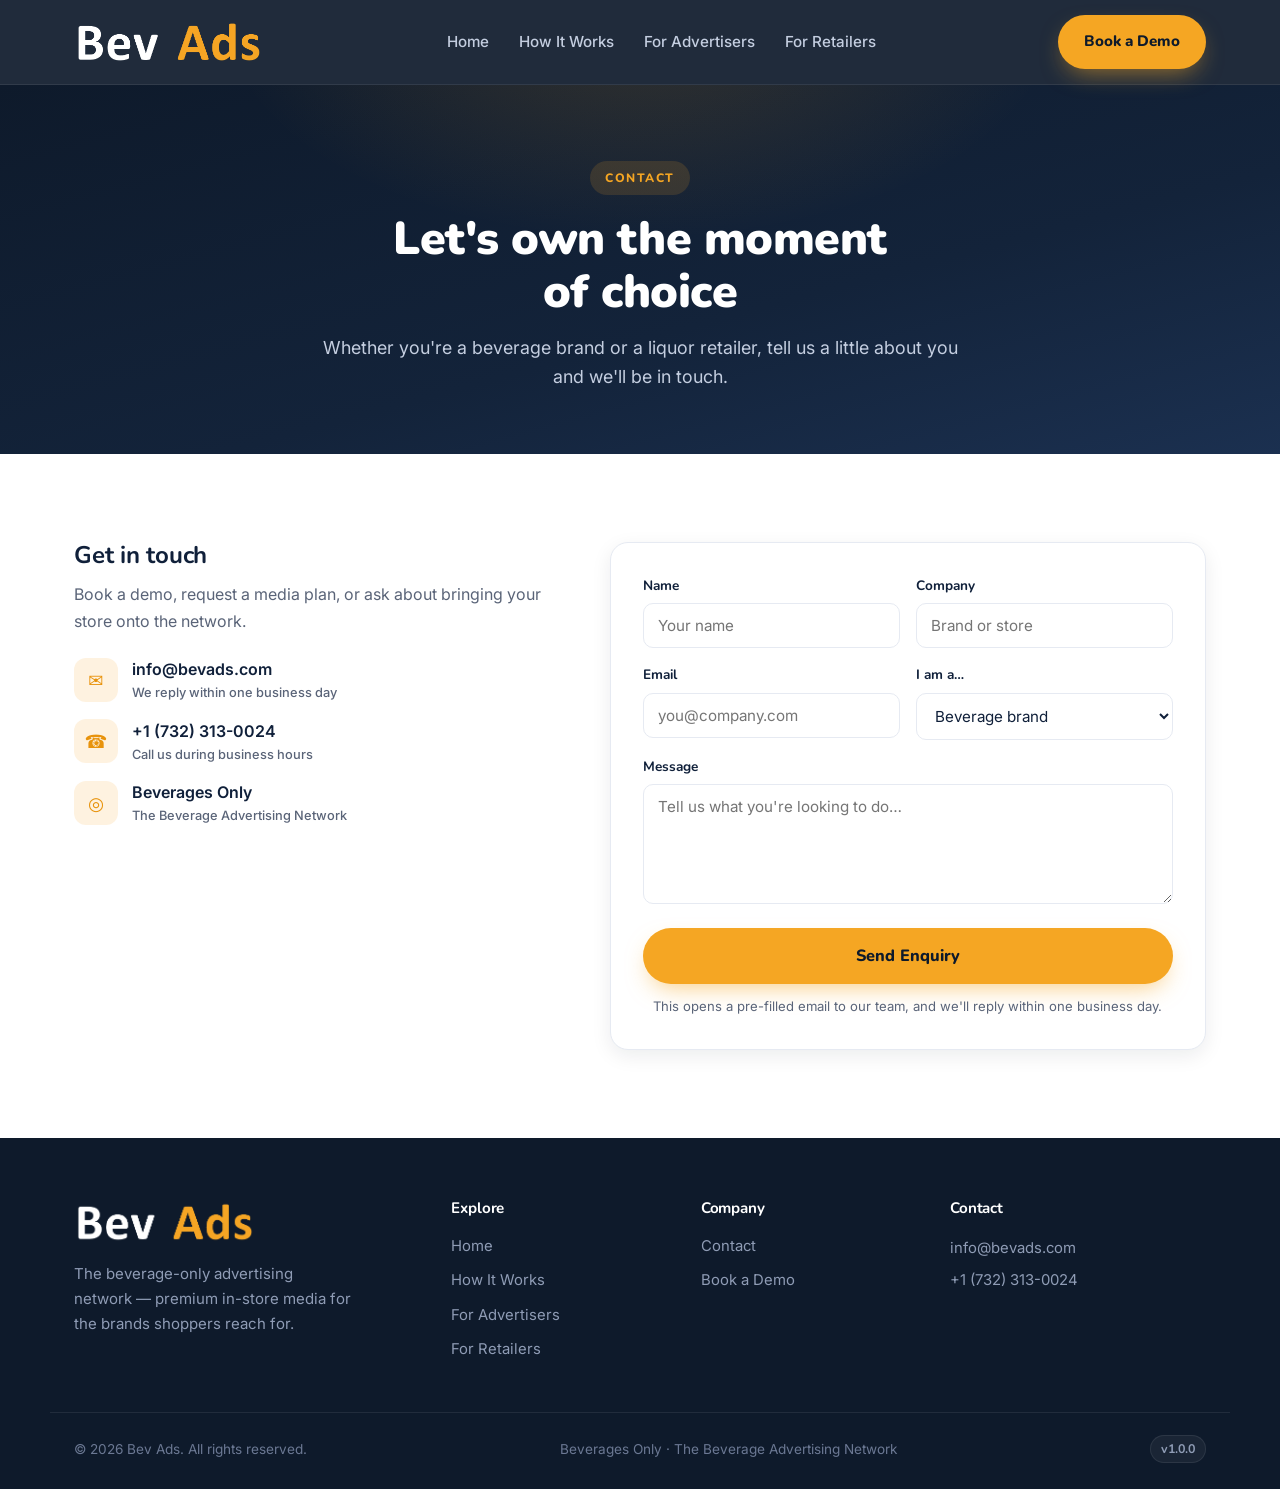
==== commit 9f28d3b9: "Add files via upload" ====
--- a/contact.html
+++ b/contact.html
@@ -107,7 +107,7 @@
       <div class="footer-col">
         <h5>Contact</h5>
         <p class="footer-contact">
-          <a href="mailto:info@bevads.com">info@bevads.com</a><br />
+          <a href="mailto:info@bevads.com">info@bevads.com</a>
           <a href="tel:+17323130024">+1 (732) 313-0024</a>
         </p>
       </div>
--- a/styles.css
+++ b/styles.css
@@ -262,6 +262,7 @@
 .footer-col a { display: block; color: #8f9cb5; font-size: .93rem; margin-bottom: 10px; transition: .2s; }
 .footer-col a:hover { color: var(--orange-2); }
 .footer-contact { font-size: .93rem; color: #8f9cb5; line-height: 1.9; }
+.footer-contact a { margin-bottom: 4px; }
 .footer-contact a:hover { color: var(--orange-2); }
 .footer-bottom { display: flex; justify-content: space-between; align-items: center; gap: 12px; padding-top: 22px; font-size: .85rem; color: #6b7893; }
 .footer-version { font-family: var(--font-head); font-weight: 700; font-size: .78rem; color: #8f9cb5; background: rgba(255,255,255,.05); border: 1px solid rgba(255,255,255,.08); padding: 3px 10px; border-radius: 999px; white-space: nowrap; }
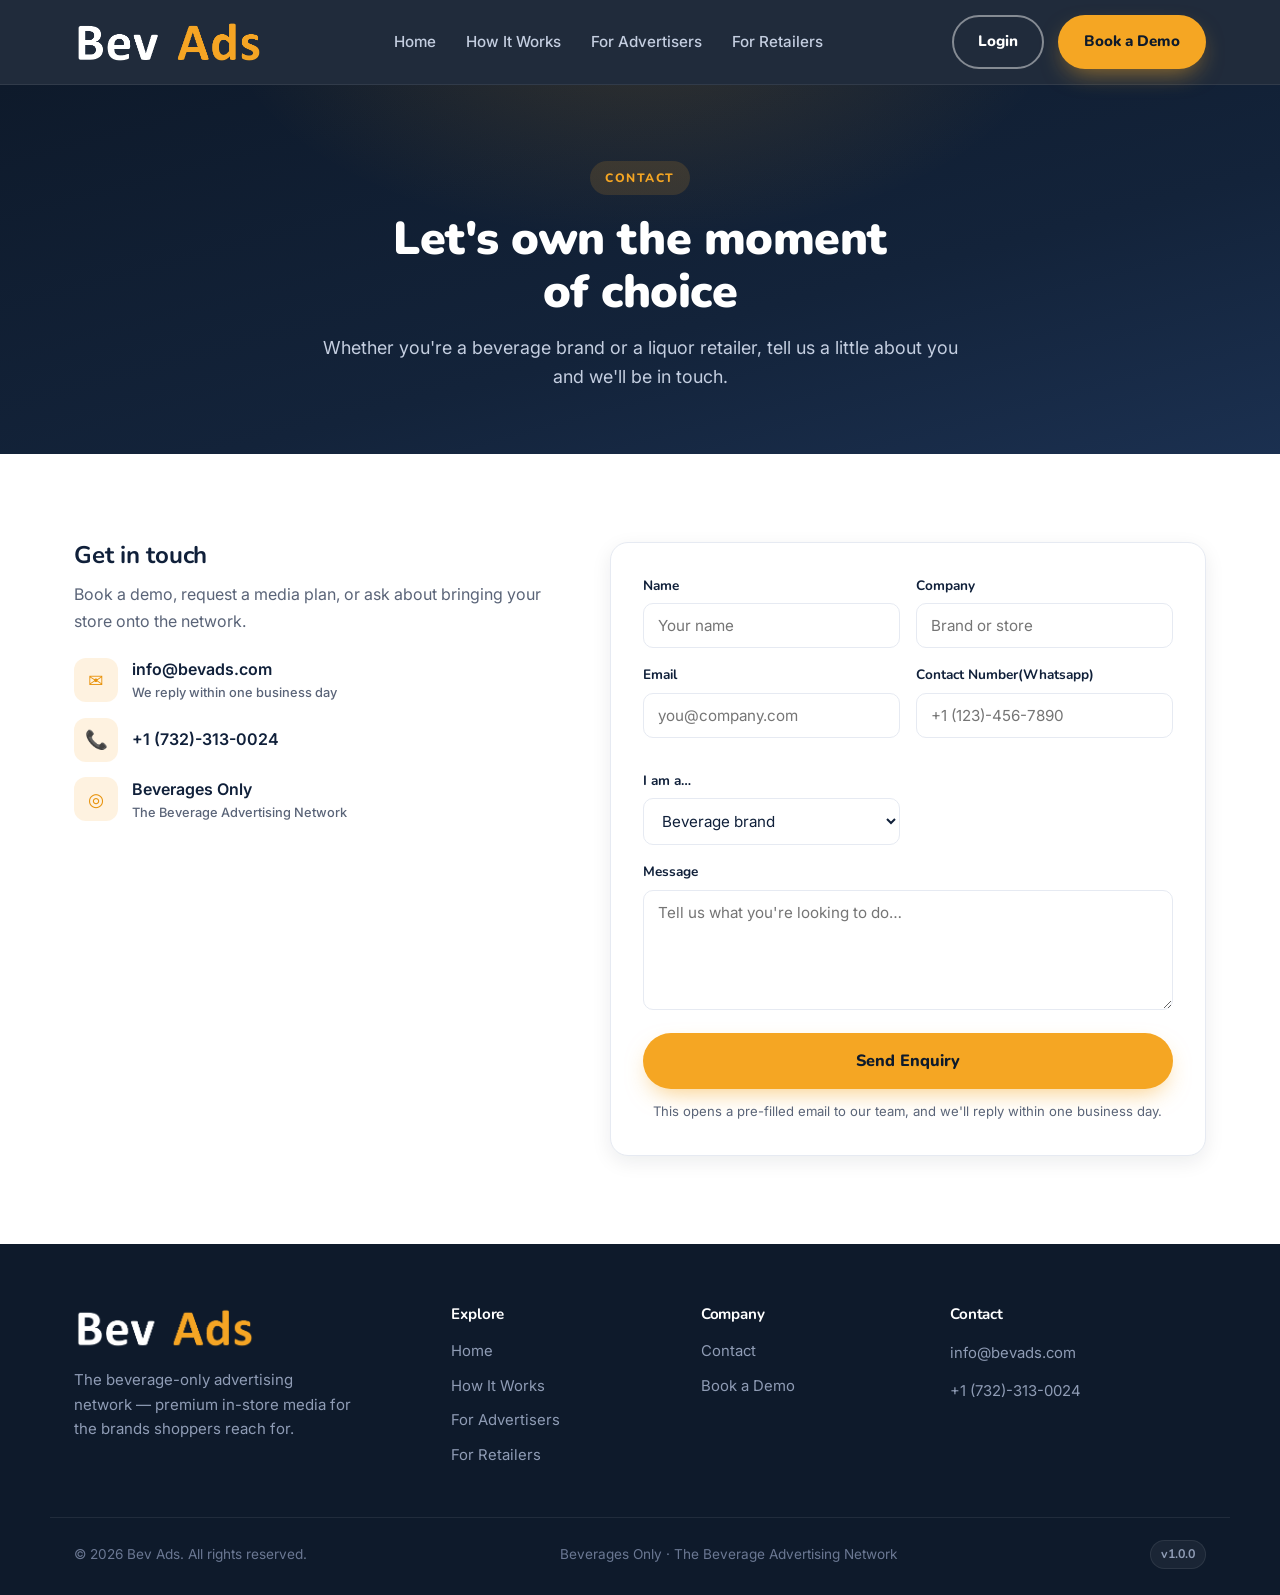
==== commit 716ba265: "Add files via upload" ====
--- a/contact.html
+++ b/contact.html
@@ -1,124 +1,130 @@
-<!DOCTYPE html>
-<html lang="en">
-<head>
-  <meta charset="UTF-8" />
-  <meta name="viewport" content="width=device-width, initial-scale=1.0" />
-  <title>Contact — Bev Ads</title>
-  <meta name="description" content="Book a demo or partner with Bev Ads — the beverage-only advertising network for liquor retail. Get in touch with our team." />
-  <link rel="icon" href="assets/img/bevads-monogram.png" type="image/png" />
-  <link rel="preconnect" href="https://fonts.googleapis.com" />
-  <link rel="preconnect" href="https://fonts.gstatic.com" crossorigin />
-  <link href="https://fonts.googleapis.com/css2?family=Nunito:wght@600;700;800;900&family=Inter:wght@400;500;600;700&display=swap" rel="stylesheet" />
-  <link rel="stylesheet" href="styles.css" />
-</head>
-<body>
-
-  <!-- ===== Header ===== -->
-  <header class="site-header" id="header">
-    <div class="container header-inner">
-      <a href="index.html" class="brand"><img src="assets/img/bevads-logo-tight.png" alt="Bev Ads" class="brand-logo" /></a>
-      <nav class="nav" id="nav">
-        <a href="index.html">Home</a>
-        <a href="how-it-works.html">How It Works</a>
-        <a href="for-advertisers.html">For Advertisers</a>
-        <a href="for-retailers.html">For Retailers</a>
-        <a href="contact.html" class="nav-demo active">Book a Demo</a>
-      </nav>
-      <div class="header-cta"><a href="contact.html" class="btn btn-primary">Book a Demo</a></div>
-      <button class="nav-toggle" id="navToggle" aria-label="Toggle menu"><span></span><span></span><span></span></button>
-    </div>
-  </header>
-
-  <!-- ===== Page hero ===== -->
-  <section class="page-hero">
-    <div class="container">
-      <span class="eyebrow">Contact</span>
-      <h1>Let's own the moment of choice</h1>
-      <p>Whether you're a beverage brand or a liquor retailer, tell us a little about you and we'll be in touch.</p>
-    </div>
-  </section>
-
-  <!-- ===== Contact ===== -->
-  <section class="section">
-    <div class="container contact-grid">
-      <div class="contact-info">
-        <h3>Get in touch</h3>
-        <p>Book a demo, request a media plan, or ask about bringing your store onto the network.</p>
-        <div class="ci-item"><span class="ci-ic">✉</span><span>info@bevads.com<small>We reply within one business day</small></span></div>
-        <div class="ci-item"><span class="ci-ic">☎</span><span><a href="tel:+17323130024">+1 (732) 313-0024</a><small>Call us during business hours</small></span></div>
-        <div class="ci-item"><span class="ci-ic">◎</span><span>Beverages Only<small>The Beverage Advertising Network</small></span></div>
-      </div>
-
-      <form class="form" id="contactForm" novalidate>
-        <div class="row">
-          <div class="field">
-            <label for="name">Name</label>
-            <input type="text" id="name" name="name" placeholder="Your name" required />
-          </div>
-          <div class="field">
-            <label for="company">Company</label>
-            <input type="text" id="company" name="company" placeholder="Brand or store" />
-          </div>
-        </div>
-        <div class="row">
-          <div class="field">
-            <label for="email">Email</label>
-            <input type="email" id="email" name="email" placeholder="you@company.com" required />
-          </div>
-          <div class="field">
-            <label for="role">I am a…</label>
-            <select id="role" name="role">
-              <option>Beverage brand</option>
-              <option>Liquor retailer</option>
-              <option>Distributor / partner</option>
-              <option>Other</option>
-            </select>
-          </div>
-        </div>
-        <div class="field">
-          <label for="message">Message</label>
-          <textarea id="message" name="message" placeholder="Tell us what you're looking to do…"></textarea>
-        </div>
-        <button type="submit" class="btn btn-primary btn-lg">Send Enquiry</button>
-        <p class="form-note">This opens a pre-filled email to our team, and we'll reply within one business day.</p>
-      </form>
-    </div>
-  </section>
-
-  <!-- ===== Footer ===== -->
-  <footer class="site-footer">
-    <div class="container footer-grid">
-      <div class="footer-brand">
-        <img src="assets/img/bevads-logo-tight.png" alt="Bev Ads" class="footer-logo" />
-        <p>The beverage-only advertising network — premium in-store media for the brands shoppers reach for.</p>
-      </div>
-      <div class="footer-col">
-        <h5>Explore</h5>
-        <a href="index.html">Home</a>
-        <a href="how-it-works.html">How It Works</a>
-        <a href="for-advertisers.html">For Advertisers</a>
-        <a href="for-retailers.html">For Retailers</a>
-      </div>
-      <div class="footer-col">
-        <h5>Company</h5>
-        <a href="contact.html">Contact</a>
-        <a href="contact.html">Book a Demo</a>
-      </div>
-      <div class="footer-col">
-        <h5>Contact</h5>
-        <p class="footer-contact">
-          <a href="mailto:info@bevads.com">info@bevads.com</a>
-          <a href="tel:+17323130024">+1 (732) 313-0024</a>
-        </p>
-      </div>
-    </div>
-    <div class="container footer-bottom">
-      <span>© 2026 Bev Ads. All rights reserved.</span>
-      <span>Beverages Only · The Beverage Advertising Network</span>
-      <span class="footer-version">v1.0.0</span>
-    </div>
-  </footer>
-
-  <script src="script.js"></script>
-</body>
-</html>
+<!DOCTYPE html>
+<html lang="en">
+<head>
+  <meta charset="UTF-8" />
+  <meta name="viewport" content="width=device-width, initial-scale=1.0" />
+  <title>Contact — Bev Ads</title>
+  <meta name="description" content="Book a demo or partner with Bev Ads — the beverage-only advertising network for liquor retail. Get in touch with our team." />
+  <link rel="icon" href="assets/img/bevads-monogram.png" type="image/png" />
+  <link rel="preconnect" href="https://fonts.googleapis.com" />
+  <link rel="preconnect" href="https://fonts.gstatic.com" crossorigin />
+  <link href="https://fonts.googleapis.com/css2?family=Nunito:wght@600;700;800;900&family=Inter:wght@400;500;600;700&display=swap" rel="stylesheet" />
+  <link rel="stylesheet" href="styles.css" />
+</head>
+<body>
+
+  <!-- ===== Header ===== -->
+  <header class="site-header" id="header">
+    <div class="container header-inner">
+      <a href="index.html" class="brand"><img src="assets/img/bevads-logo-tight.png" alt="Bev Ads" class="brand-logo" /></a>
+      <nav class="nav" id="nav">
+        <a href="index.html">Home</a>
+        <a href="how-it-works.html">How It Works</a>
+        <a href="for-advertisers.html">For Advertisers</a>
+        <a href="for-retailers.html">For Retailers</a>
+        <a href="contact.html" class="nav-demo active">Book a Demo</a>
+        <a href="https://login.bevads.com" class="nav-login" target="_blank" rel="noopener">Login</a>
+      </nav>
+      <div class="header-cta"><a href="https://login.bevads.com" class="btn btn-login" target="_blank" rel="noopener">Login</a><a href="contact.html" class="btn btn-primary">Book a Demo</a></div>
+      <button class="nav-toggle" id="navToggle" aria-label="Toggle menu"><span></span><span></span><span></span></button>
+    </div>
+  </header>
+
+  <!-- ===== Page hero ===== -->
+  <section class="page-hero">
+    <div class="container">
+      <span class="eyebrow">Contact</span>
+      <h1>Let's own the moment of choice</h1>
+      <p>Whether you're a beverage brand or a liquor retailer, tell us a little about you and we'll be in touch.</p>
+    </div>
+  </section>
+
+  <!-- ===== Contact ===== -->
+  <section class="section">
+    <div class="container contact-grid">
+      <div class="contact-info">
+        <h3>Get in touch</h3>
+        <p>Book a demo, request a media plan, or ask about bringing your store onto the network.</p>
+        <div class="ci-item"><span class="ci-ic">✉</span><span>info@bevads.com<small>We reply within one business day</small></span></div>
+        <div class="ci-item"><span class="ci-ic">📞</span><span>+1 (732)-313-0024</span></div>
+        
+        <div class="ci-item"><span class="ci-ic">◎</span><span>Beverages Only<small>The Beverage Advertising Network</small></span></div>
+      </div>
+
+      <form class="form" id="contactForm" novalidate>
+        <div class="row">
+          <div class="field">
+            <label for="name">Name</label>
+            <input type="text" id="name" name="name" placeholder="Your name" required />
+          </div>
+          <div class="field">
+            <label for="company">Company</label>
+            <input type="text" id="company" name="company" placeholder="Brand or store" />
+          </div>
+        </div>
+        <div class="row">
+          <div class="field">
+            <label for="email">Email</label>
+            <input type="email" id="email" name="email" placeholder="you@company.com" required />
+          </div>
+          <div class="field">
+            <label for="Contact">Contact Number(Whatsapp)</label>
+            <input type="contact" id="contact" name="contact" placeholder="+1 (123)-456-7890" required />
+          </div>
+          <div class="field">
+            <label for="role">I am a…</label>
+            <select id="role" name="role">
+              <option>Beverage brand</option>
+              <option>Liquor retailer</option>
+              <option>Distributor / partner</option>
+              <option>Other</option>
+            </select>
+          </div>
+        </div>
+        <div class="field">
+          <label for="message">Message</label>
+          <textarea id="message" name="message" placeholder="Tell us what you're looking to do…"></textarea>
+        </div>
+        <button type="submit" class="btn btn-primary btn-lg">Send Enquiry</button>
+        <p class="form-note">This opens a pre-filled email to our team, and we'll reply within one business day.</p>
+      </form>
+    </div>
+  </section>
+
+  <!-- ===== Footer ===== -->
+  <footer class="site-footer">
+    <div class="container footer-grid">
+      <div class="footer-brand">
+        <img src="assets/img/bevads-logo-tight.png" alt="Bev Ads" class="footer-logo" />
+        <p>The beverage-only advertising network — premium in-store media for the brands shoppers reach for.</p>
+      </div>
+      <div class="footer-col">
+        <h5>Explore</h5>
+        <a href="index.html">Home</a>
+        <a href="how-it-works.html">How It Works</a>
+        <a href="for-advertisers.html">For Advertisers</a>
+        <a href="for-retailers.html">For Retailers</a>
+      </div>
+      <div class="footer-col">
+        <h5>Company</h5>
+        <a href="contact.html">Contact</a>
+        <a href="contact.html">Book a Demo</a>
+      </div>
+      <div class="footer-col">
+        <h5>Contact</h5>
+        <p class="footer-contact">
+          <a href="mailto:info@bevads.com">info@bevads.com</a>
+          <a href="tel:+1(732)-313-0024">+1 (732)-313-0024</a>
+        </p>
+      </div>
+    </div>
+    <div class="container footer-bottom">
+      <span>© 2026 Bev Ads. All rights reserved.</span>
+      <span>Beverages Only · The Beverage Advertising Network</span>
+      <span class="footer-version">v1.0.0</span>
+    </div>
+  </footer>
+
+  <script src="script.js"></script>
+</body>
+</html>
--- a/styles.css
+++ b/styles.css
@@ -1,382 +1,386 @@
-/* ===== Bev Ads — brand tokens (navy + orange + white, from logo) ===== */
-:root {
-  --navy: #0e1a2b;
-  --navy-2: #13233a;
-  --navy-3: #1b3050;
-  --orange: #f5a623;
-  --orange-2: #ffb845;
-  --orange-deep: #e8930c;
-  --ink: #10203a;
-  --slate: #5a6478;
-  --line: #e6eaf2;
-  --bg: #ffffff;
-  --bg-soft: #f5f8fc;
-  --radius: 18px;
-  --radius-sm: 12px;
-  --shadow: 0 20px 50px -18px rgba(14,26,43,.28);
-  --shadow-sm: 0 6px 20px rgba(14,26,43,.08);
-  --maxw: 1180px;
-  --font-head: "Nunito", system-ui, sans-serif;
-  --font-body: "Inter", system-ui, sans-serif;
-}
-
-* { box-sizing: border-box; margin: 0; padding: 0; }
-html { scroll-behavior: smooth; }
-body { font-family: var(--font-body); color: var(--ink); background: var(--bg); line-height: 1.65; -webkit-font-smoothing: antialiased; }
-img { max-width: 100%; display: block; }
-a { color: inherit; text-decoration: none; }
-h1, h2, h3, h4, h5 { font-family: var(--font-head); line-height: 1.14; letter-spacing: -.01em; }
-
-.container { width: 100%; max-width: var(--maxw); margin: 0 auto; padding: 0 24px; }
-.container.narrow { max-width: 820px; }
-.center { text-align: center; }
-
-/* ===== Buttons ===== */
-.btn {
-  display: inline-flex; align-items: center; justify-content: center; gap: 8px;
-  padding: 12px 24px; border-radius: 999px; font-family: var(--font-head);
-  font-weight: 800; font-size: .95rem; cursor: pointer; border: 2px solid transparent;
-  transition: .2s ease; white-space: nowrap;
-}
-.btn-lg { padding: 15px 32px; font-size: 1.02rem; }
-.btn-primary { background: var(--orange); color: var(--navy); box-shadow: 0 10px 24px -8px rgba(245,166,35,.6); }
-.btn-primary:hover { background: var(--orange-2); transform: translateY(-2px); }
-.btn-outline-light { border-color: rgba(255,255,255,.55); color: #fff; }
-.btn-outline-light:hover { background: #fff; color: var(--navy); transform: translateY(-2px); }
-
-/* ===== Header ===== */
-.site-header {
-  position: sticky; top: 0; z-index: 50; background: rgba(14,26,43,.92);
-  backdrop-filter: saturate(160%) blur(10px); border-bottom: 1px solid rgba(255,255,255,.08);
-}
-.header-inner { display: flex; align-items: center; justify-content: space-between; height: 84px; }
-.brand-logo { height: 46px; width: auto; display: block; }
-.nav { display: flex; gap: 30px; align-items: center; }
-.nav a { font-weight: 500; color: #c4cee0; font-size: .95rem; transition: .2s; position: relative; }
-.nav a:hover { color: #fff; }
-.nav a.active { color: #fff; font-weight: 600; }
-.nav a.active::after { content: ""; position: absolute; left: 0; right: 0; bottom: -7px; height: 2px; border-radius: 2px; background: var(--orange); }
-.nav-demo { display: none; }
-.nav-toggle { display: none; flex-direction: column; gap: 5px; background: none; border: 0; cursor: pointer; padding: 6px; }
-.nav-toggle span { width: 24px; height: 2px; background: #fff; border-radius: 2px; }
-
-/* ===== Hero ===== */
-.hero {
-  position: relative; overflow: hidden; padding: 84px 0 96px; color: #fff;
-  background:
-    radial-gradient(900px 520px at 85% -10%, rgba(245,166,35,.16), transparent 60%),
-    radial-gradient(700px 500px at 0% 115%, rgba(27,48,80,.7), transparent 60%),
-    linear-gradient(165deg, #0e1a2b 0%, #13233a 60%, #1b3050 100%);
-}
-.hero-grid { display: grid; grid-template-columns: 1.04fr .96fr; gap: 56px; align-items: center; }
-.eyebrow {
-  display: inline-block; font-family: var(--font-head); font-weight: 800;
-  font-size: .76rem; letter-spacing: .12em; text-transform: uppercase;
-  color: var(--orange); background: rgba(245,166,35,.14); padding: 7px 15px;
-  border-radius: 999px; margin-bottom: 18px;
-}
-.eyebrow--light { color: var(--orange-deep); background: rgba(245,166,35,.14); }
-.hero h1 { font-size: clamp(2.1rem, 4.4vw, 3.4rem); font-weight: 900; color: #fff; margin-bottom: 18px; }
-.grad { color: var(--orange); }
-.lead { font-size: 1.16rem; color: #c4cee0; max-width: 540px; margin-bottom: 28px; }
-.hero-actions { display: flex; gap: 14px; flex-wrap: wrap; }
-.hero-actions.center { justify-content: center; }
-.hero-banner {
-  margin-top: 28px; padding: 16px 20px; border-left: 3px solid var(--orange);
-  background: rgba(255,255,255,.06); border-radius: 0 12px 12px 0; color: #d4dcec;
-  font-size: .98rem; max-width: 545px;
-}
-
-.hero-media { position: relative; }
-/* soft brand glow behind the display for depth */
-.hero-media::before {
-  content: ""; position: absolute; z-index: 0; inset: -10% -8% -14% -8%;
-  background:
-    radial-gradient(58% 52% at 74% 24%, rgba(245,166,35,.28), transparent 64%),
-    radial-gradient(55% 50% at 18% 92%, rgba(43,82,152,.42), transparent 64%);
-  filter: blur(26px); border-radius: 44px;
-}
-.hero-screen {
-  position: relative; z-index: 1; border-radius: 20px; overflow: hidden;
-  box-shadow:
-    0 0 0 1px rgba(255,255,255,.10),
-    0 34px 70px -24px rgba(0,0,0,.68);
-}
-.hero-screen img { aspect-ratio: 4/3; object-fit: cover; width: 100%; display: block; }
-
-/* ===== Hero video (photoreal looping scene) ===== */
-.hero-video { position: relative; z-index: 1; border-radius: 20px; overflow: hidden; box-shadow: 0 0 0 1px rgba(255,255,255,.10), 0 34px 70px -24px rgba(0,0,0,.68); }
-.hero-video video { display: block; width: 100%; aspect-ratio: 16/9; object-fit: cover; background: #05070b; }
-.hero-video .hero-badge { position: absolute; top: 14px; left: 14px; display: inline-flex; align-items: center; gap: 7px; padding: 6px 12px; border-radius: 999px; background: rgba(5,8,13,.62); backdrop-filter: blur(6px); font-family: var(--font-head); font-weight: 800; font-size: .68rem; letter-spacing: .12em; color: #fff; z-index: 2; }
-
-/* ===== Animated "live" screen device ===== */
-.screen-device {
-  position: relative; z-index: 1; background: linear-gradient(160deg,#0c1119,#05080d);
-  border-radius: 18px; padding: 12px 12px 0; box-shadow: 0 0 0 1px rgba(255,255,255,.08), 0 34px 70px -24px rgba(0,0,0,.7);
-}
-.screen-viewport { position: relative; aspect-ratio: 16/9; border-radius: 9px; overflow: hidden; background: #05070b; }
-.ad-slide {
-  position: absolute; inset: 0; display: flex; align-items: center; justify-content: space-between;
-  gap: 14px; padding: 26px 30px; opacity: 0; visibility: hidden;
-  transition: opacity .9s ease, visibility .9s ease;
-  background: radial-gradient(120% 130% at 82% 12%, color-mix(in srgb, var(--b) 78%, #fff 4%), var(--a) 68%);
-}
-.ad-slide.is-active { opacity: 1; visibility: visible; }
-.ad-copy { display: flex; flex-direction: column; gap: 6px; max-width: 62%; }
-.ad-kicker { font-family: var(--font-head); font-weight: 700; font-size: .68rem; letter-spacing: .22em; text-transform: uppercase; color: rgba(255,255,255,.72); }
-.ad-brand { font-family: var(--font-head); font-weight: 900; font-size: clamp(1.5rem, 3.4vw, 2.4rem); line-height: .98; color: #fff; letter-spacing: .01em; }
-.ad-tag { font-family: var(--font-body); font-style: italic; font-size: 1rem; color: rgba(255,255,255,.9); margin-top: 4px; }
-.ad-legal { position: absolute; left: 30px; bottom: 16px; font-size: .58rem; letter-spacing: .1em; text-transform: uppercase; color: rgba(255,255,255,.62); }
-.ad-bottle { height: 78%; width: auto; filter: drop-shadow(0 10px 16px rgba(0,0,0,.45)); }
-.btl-body { fill: var(--btl); }
-.btl-cap { fill: var(--cap); }
-.btl-label { fill: rgba(255,255,255,.9); }
-.btl-seal { fill: none; stroke: var(--cap); stroke-width: 1.5; opacity: .6; }
-/* entrance motion on the active slide */
-.ad-slide.is-active .ad-copy { animation: adCopyIn .9s ease both; }
-.ad-slide.is-active .ad-bottle { animation: adBottleIn 5.2s ease-out both; }
-@keyframes adCopyIn { from { opacity: 0; transform: translateX(-14px); } to { opacity: 1; transform: none; } }
-@keyframes adBottleIn { 0% { opacity: 0; transform: translateY(12px) scale(.97); } 22% { opacity: 1; } 100% { opacity: 1; transform: translateY(0) scale(1.05); } }
-
-/* overlays */
-.screen-gloss { position: absolute; inset: 0; pointer-events: none; background: linear-gradient(115deg, rgba(255,255,255,.14), transparent 34%); }
-.screen-live { position: absolute; top: 14px; right: 14px; display: inline-flex; align-items: center; gap: 7px; padding: 5px 11px; border-radius: 999px; background: rgba(5,8,13,.6); backdrop-filter: blur(6px); font-family: var(--font-head); font-weight: 800; font-size: .66rem; letter-spacing: .14em; color: #fff; }
-.live-dot { width: 8px; height: 8px; border-radius: 50%; background: #ff4d4d; box-shadow: 0 0 0 0 rgba(255,77,77,.7); animation: liveBlink 1.6s infinite; }
-@keyframes liveBlink { 0% { box-shadow: 0 0 0 0 rgba(255,77,77,.65); } 70% { box-shadow: 0 0 0 7px rgba(255,77,77,0); } 100% { box-shadow: 0 0 0 0 rgba(255,77,77,0); } }
-.screen-progress { position: absolute; left: 0; bottom: 0; height: 3px; width: 100%; transform: scaleX(0); transform-origin: left center; background: var(--orange); box-shadow: 0 0 8px rgba(245,166,35,.8); }
-@keyframes barFill { from { transform: scaleX(0); } to { transform: scaleX(1); } }
-.screen-foot { display: flex; align-items: center; justify-content: space-between; padding: 12px 6px 14px; }
-.screen-foot .now { font-family: var(--font-head); font-weight: 600; font-size: .8rem; color: #aab6cc; }
-.screen-foot .now b { color: #fff; font-weight: 800; }
-.playlist { display: inline-flex; gap: 6px; }
-.pl-dot { width: 7px; height: 7px; border-radius: 50%; background: rgba(255,255,255,.25); transition: .3s; }
-.pl-dot.on { background: var(--orange); width: 18px; border-radius: 4px; }
-
-@media (prefers-reduced-motion: reduce) {
-  .ad-slide.is-active .ad-copy, .ad-slide.is-active .ad-bottle { animation: none; }
-  .live-dot { animation: none; }
-}
-.hero-badge {
-  position: absolute; top: 14px; left: 14px; display: inline-flex; align-items: center; gap: 7px;
-  background: rgba(14,26,43,.82); color: #fff; backdrop-filter: blur(6px);
-  font-family: var(--font-head); font-size: .7rem; font-weight: 800; letter-spacing: .05em;
-  padding: 6px 12px; border-radius: 999px;
-}
-.dot { width: 8px; height: 8px; border-radius: 50%; background: #36e07f; animation: pulse 1.8s infinite; }
-@keyframes pulse { 0%{box-shadow:0 0 0 0 rgba(54,224,127,.55)} 70%{box-shadow:0 0 0 8px rgba(54,224,127,0)} 100%{box-shadow:0 0 0 0 rgba(54,224,127,0)} }
-.float-stat { position: absolute; top: -22px; right: -8px; z-index: 3; background: #fff; color: var(--ink); padding: 14px 18px; border-radius: 14px; box-shadow: var(--shadow); text-align: center; }
-.float-stat strong { display: block; font-family: var(--font-head); font-size: 1.5rem; color: var(--orange-deep); }
-.float-stat span { font-size: .76rem; color: var(--slate); }
-
-/* ===== Sections ===== */
-.section { padding: 88px 0; }
-.section-alt { background: var(--bg-soft); }
-.section-head { text-align: center; max-width: 740px; margin: 0 auto 50px; }
-.section-title { font-size: clamp(1.8rem, 3.2vw, 2.5rem); font-weight: 900; color: var(--ink); }
-.section-sub { color: var(--slate); font-size: 1.08rem; margin-top: 14px; }
-
-/* ===== Cards ===== */
-.cards-grid { display: grid; grid-template-columns: repeat(3, 1fr); gap: 24px; }
-.card { background: #fff; border: 1px solid var(--line); border-radius: var(--radius); padding: 32px 28px; transition: .25s; }
-.card:hover { transform: translateY(-6px); box-shadow: var(--shadow); border-color: transparent; }
-.card-ic { width: 54px; height: 54px; border-radius: 15px; display: grid; place-items: center; margin-bottom: 18px; background: linear-gradient(135deg, var(--orange), var(--orange-deep)); }
-.card-ic svg { width: 26px; height: 26px; fill: none; stroke: var(--navy); stroke-width: 2; stroke-linecap: round; stroke-linejoin: round; }
-.card h3 { font-size: 1.2rem; margin-bottom: 10px; color: var(--ink); }
-.card p { color: var(--slate); font-size: .96rem; }
-
-/* ===== Steps ===== */
-.steps { display: grid; grid-template-columns: repeat(4, 1fr); gap: 22px; }
-.step { background: #fff; border: 1px solid var(--line); border-radius: var(--radius); padding: 34px 24px 28px; text-align: center; }
-.step-num { display: grid; place-items: center; width: 50px; height: 50px; margin: 0 auto 16px; font-family: var(--font-head); font-weight: 900; font-size: 1.25rem; color: var(--navy); background: linear-gradient(135deg, var(--orange), var(--orange-deep)); border-radius: 50%; }
-.step h3 { font-size: 1.1rem; margin-bottom: 8px; color: var(--ink); }
-.step p { color: var(--slate); font-size: .92rem; }
-
-/* ===== Split (benefits / analytics) ===== */
-.split { display: grid; grid-template-columns: 1fr 1fr; gap: 56px; align-items: center; }
-.split-media img { border-radius: var(--radius); box-shadow: var(--shadow); aspect-ratio: 4/3; object-fit: cover; width: 100%; }
-.split-copy .section-title { text-align: left; }
-.check-list { list-style: none; margin-top: 22px; display: grid; gap: 14px; }
-.check-list.two-col { grid-template-columns: 1fr 1fr; }
-.check-list li { position: relative; padding-left: 34px; color: var(--ink); font-size: 1.02rem; }
-.check-list li::before {
-  content: ""; position: absolute; left: 0; top: 3px; width: 22px; height: 22px; border-radius: 50%;
-  background: var(--orange);
-  background-image: url("data:image/svg+xml,%3Csvg xmlns='http://www.w3.org/2000/svg' viewBox='0 0 24 24' fill='none' stroke='%230e1a2b' stroke-width='3.2' stroke-linecap='round' stroke-linejoin='round'%3E%3Cpolyline points='20 6 9 17 4 12'/%3E%3C/svg%3E");
-  background-size: 13px; background-repeat: no-repeat; background-position: center;
-}
-.brands { margin-top: 26px; padding-top: 22px; border-top: 1px solid var(--line); }
-.brands-label { display: block; font-family: var(--font-head); font-weight: 700; font-size: .92rem; color: var(--ink); margin-bottom: 14px; }
-.chips { display: flex; flex-wrap: wrap; gap: 10px; }
-.chip { font-family: var(--font-head); font-weight: 700; font-size: .86rem; color: var(--navy); background: #fff; border: 1px solid var(--line); padding: 8px 16px; border-radius: 999px; box-shadow: var(--shadow-sm); }
-
-/* ===== Industries ===== */
-.industry-grid { display: grid; grid-template-columns: repeat(4, 1fr); gap: 18px; }
-.industry { display: flex; align-items: center; gap: 14px; background: #fff; border: 1px solid var(--line); border-radius: var(--radius-sm); padding: 20px 22px; font-family: var(--font-head); font-weight: 700; color: var(--ink); transition: .25s; }
-.industry:hover { border-color: var(--orange); transform: translateY(-3px); box-shadow: var(--shadow-sm); }
-.industry-ic { font-size: 1.5rem; }
-
-/* ===== Analytics dashboard ===== */
-.dashboard { background: linear-gradient(160deg, #0e1a2b, #1b3050); border-radius: var(--radius); padding: 24px; box-shadow: var(--shadow); color: #fff; }
-.dash-head { display: flex; justify-content: space-between; align-items: center; margin-bottom: 20px; }
-.dash-title { font-family: var(--font-head); font-weight: 800; }
-.dash-live { display: inline-flex; align-items: center; gap: 7px; font-size: .78rem; color: #b7c2d8; }
-.dash-stats { display: grid; grid-template-columns: repeat(3, 1fr); gap: 14px; margin-bottom: 22px; }
-.dstat { background: rgba(255,255,255,.06); border-radius: var(--radius-sm); padding: 14px; }
-.dstat strong { display: block; font-family: var(--font-head); font-size: 1.4rem; color: var(--orange-2); }
-.dstat span { font-size: .75rem; color: #9fabc4; }
-.dash-chart { display: flex; align-items: flex-end; gap: 8px; height: 110px; margin-bottom: 18px; }
-.dash-chart span { flex: 1; background: linear-gradient(180deg, var(--orange), rgba(245,166,35,.3)); border-radius: 4px 4px 0 0; }
-.dash-chart span:nth-child(3n) { background: linear-gradient(180deg, #5b7bb0, rgba(91,123,176,.3)); }
-.dash-foot { display: flex; justify-content: space-between; align-items: center; font-size: .85rem; color: #b7c2d8; border-top: 1px solid rgba(255,255,255,.08); padding-top: 14px; }
-.dash-foot .up { color: #36e07f; font-weight: 700; }
-.metric-list { list-style: none; margin-top: 22px; display: grid; gap: 12px; }
-.metric-list li { padding-left: 26px; position: relative; color: var(--ink); font-weight: 500; }
-.metric-list li::before { content: "›"; position: absolute; left: 6px; color: var(--orange-deep); font-weight: 900; }
-
-/* ===== FAQ ===== */
-.faq { display: grid; gap: 14px; }
-.faq details { background: #fff; border: 1px solid var(--line); border-radius: var(--radius-sm); padding: 4px 22px; transition: .2s; }
-.faq details[open] { box-shadow: var(--shadow-sm); border-color: var(--orange); }
-.faq summary { cursor: pointer; list-style: none; padding: 18px 0; font-family: var(--font-head); font-weight: 700; font-size: 1.05rem; color: var(--ink); display: flex; justify-content: space-between; align-items: center; }
-.faq summary::-webkit-details-marker { display: none; }
-.faq summary::after { content: "+"; font-size: 1.5rem; color: var(--orange-deep); font-weight: 400; transition: .2s; }
-.faq details[open] summary::after { transform: rotate(45deg); }
-.faq p { color: var(--slate); padding: 0 0 20px; }
-
-/* ===== Final CTA ===== */
-.cta-final {
-  position: relative; padding: 92px 0; text-align: center; color: #fff;
-  background:
-    radial-gradient(800px 400px at 50% -20%, rgba(245,166,35,.28), transparent 60%),
-    linear-gradient(135deg, #0e1a2b, #1b3050);
-}
-.cta-final h2 { font-size: clamp(1.9rem, 3.4vw, 2.7rem); font-weight: 900; }
-.cta-final p { color: #c4cee0; font-size: 1.15rem; max-width: 620px; margin: 16px auto 30px; }
-
-/* ===== Footer ===== */
-.site-footer { background: var(--navy); color: #aab6cc; padding: 62px 0 26px; }
-.footer-grid { display: grid; grid-template-columns: 1.6fr 1fr 1fr 1.2fr; gap: 36px; padding-bottom: 40px; border-bottom: 1px solid rgba(255,255,255,.08); }
-.footer-logo { height: 44px; width: auto; margin-bottom: 18px; }
-.footer-brand p { max-width: 280px; font-size: .94rem; color: #8f9cb5; }
-.footer-col h5 { font-family: var(--font-head); color: #fff; font-size: .95rem; margin-bottom: 16px; }
-.footer-col a { display: block; color: #8f9cb5; font-size: .93rem; margin-bottom: 10px; transition: .2s; }
-.footer-col a:hover { color: var(--orange-2); }
-.footer-contact { font-size: .93rem; color: #8f9cb5; line-height: 1.9; }
-.footer-contact a { margin-bottom: 4px; }
-.footer-contact a:hover { color: var(--orange-2); }
-.footer-bottom { display: flex; justify-content: space-between; align-items: center; gap: 12px; padding-top: 22px; font-size: .85rem; color: #6b7893; }
-.footer-version { font-family: var(--font-head); font-weight: 700; font-size: .78rem; color: #8f9cb5; background: rgba(255,255,255,.05); border: 1px solid rgba(255,255,255,.08); padding: 3px 10px; border-radius: 999px; white-space: nowrap; }
-
-/* ===== Section tagline ===== */
-.tagline { font-family: var(--font-head); font-weight: 800; letter-spacing: .18em; text-transform: uppercase; color: var(--orange-deep); font-size: .95rem; }
-
-/* ===== Stat row (moment) ===== */
-.stat-row { display: flex; gap: 30px; margin-top: 28px; flex-wrap: wrap; }
-.stat strong { display: block; font-family: var(--font-head); font-weight: 900; font-size: 2rem; color: var(--orange-deep); line-height: 1; }
-.stat span { font-size: .85rem; color: var(--slate); }
-
-/* ===== Touchpoints ===== */
-.touch-grid { display: grid; grid-template-columns: repeat(3, 1fr); gap: 24px; }
-.touch { background: #fff; border: 1px solid var(--line); border-radius: var(--radius); overflow: hidden; transition: .25s; }
-.touch:hover { transform: translateY(-6px); box-shadow: var(--shadow); border-color: transparent; }
-.touch img { aspect-ratio: 16/10; object-fit: cover; width: 100%; }
-.touch-body { padding: 22px 24px 26px; }
-.touch-body h3 { font-size: 1.2rem; color: var(--ink); margin-bottom: 8px; }
-.touch-body p { color: var(--slate); font-size: .95rem; }
-
-/* ===== Brand marquee ===== */
-.brand-marquee { display: flex; flex-wrap: wrap; gap: 12px; margin-top: 24px; }
-.brand-marquee span {
-  font-family: var(--font-head); font-weight: 800; font-size: 1rem; color: var(--navy);
-  background: #fff; border: 1px solid var(--line); border-radius: 999px; padding: 10px 20px; box-shadow: var(--shadow-sm);
-}
-
-/* ===== Value cards (who it's for) ===== */
-.value-grid { display: grid; grid-template-columns: repeat(3, 1fr); gap: 24px; }
-.value-card { background: #fff; border: 1px solid var(--line); border-radius: var(--radius); padding: 34px 28px; text-align: center; transition: .25s; }
-.value-card:hover { transform: translateY(-6px); box-shadow: var(--shadow); border-color: transparent; }
-.value-ic { font-size: 2.4rem; display: block; margin-bottom: 14px; }
-.value-card h3 { font-size: 1.25rem; color: var(--ink); margin-bottom: 10px; }
-.value-card p { color: var(--slate); font-size: .96rem; }
-.value-chips { display: flex; flex-wrap: wrap; gap: 14px; justify-content: center; margin-top: 34px; }
-.value-chips .chip { font-size: .95rem; padding: 10px 20px; color: var(--navy); background: rgba(245,166,35,.12); border-color: transparent; }
-
-/* ===================== Multi-page components ===================== */
-
-/* Inner page header */
-.page-hero {
-  position: relative; overflow: hidden; padding: 76px 0 62px; color: #fff; text-align: center;
-  background:
-    radial-gradient(700px 380px at 50% -20%, rgba(245,166,35,.16), transparent 60%),
-    linear-gradient(165deg, #0e1a2b 0%, #13233a 60%, #1b3050 100%);
-}
-.page-hero .eyebrow { color: var(--orange); background: rgba(245,166,35,.14); }
-.page-hero h1 { font-size: clamp(2rem, 4vw, 2.9rem); font-weight: 900; color: #fff; margin: 0 auto 14px; max-width: 18ch; }
-.page-hero p { color: #c4cee0; font-size: 1.12rem; max-width: 640px; margin: 0 auto; }
-.page-hero .hero-actions { justify-content: center; margin-top: 26px; }
-
-/* Home pillars */
-.pillars { display: grid; grid-template-columns: repeat(3, 1fr); gap: 24px; }
-.pillar { display: block; background: #fff; border: 1px solid var(--line); border-radius: var(--radius); padding: 34px 30px; transition: .25s; }
-.pillar:hover { transform: translateY(-6px); box-shadow: var(--shadow); border-color: transparent; }
-.pillar .card-ic { margin-bottom: 18px; }
-.pillar h3 { font-size: 1.25rem; color: var(--ink); margin-bottom: 10px; }
-.pillar p { color: var(--slate); font-size: .96rem; margin-bottom: 16px; }
-.pillar .more { font-family: var(--font-head); font-weight: 800; color: var(--orange-deep); font-size: .92rem; }
-.pillar .more::after { content: "  →"; }
-
-/* Measurement capability cards (no fabricated data) */
-.measure-grid { display: grid; grid-template-columns: repeat(2, 1fr); gap: 20px; }
-.measure { display: flex; gap: 16px; background: #fff; border: 1px solid var(--line); border-radius: var(--radius-sm); padding: 22px 24px; }
-.measure .m-ic { flex: 0 0 auto; width: 46px; height: 46px; border-radius: 12px; background: linear-gradient(135deg, var(--orange), var(--orange-deep)); display: grid; place-items: center; }
-.measure .m-ic svg { width: 22px; height: 22px; fill: none; stroke: var(--navy); stroke-width: 2; stroke-linecap: round; stroke-linejoin: round; }
-.measure h4 { font-family: var(--font-head); font-size: 1.05rem; color: var(--ink); margin-bottom: 4px; }
-.measure p { color: var(--slate); font-size: .92rem; }
-
-/* Contact */
-.contact-grid { display: grid; grid-template-columns: .9fr 1.1fr; gap: 48px; align-items: start; }
-.contact-info h3 { font-size: 1.5rem; color: var(--ink); margin-bottom: 12px; }
-.contact-info > p { color: var(--slate); margin-bottom: 22px; }
-.ci-item { display: flex; align-items: center; gap: 14px; margin-bottom: 14px; font-weight: 600; color: var(--ink); }
-.ci-item .ci-ic { flex: 0 0 auto; width: 44px; height: 44px; border-radius: 12px; background: rgba(245,166,35,.14); display: grid; place-items: center; color: var(--orange-deep); font-size: 1.15rem; }
-.ci-item span small { display: block; font-weight: 500; font-size: .8rem; color: var(--slate); }
-.form { background: #fff; border: 1px solid var(--line); border-radius: var(--radius); padding: 32px; box-shadow: var(--shadow-sm); }
-.form .row { display: grid; grid-template-columns: 1fr 1fr; gap: 16px; }
-.field { margin-bottom: 16px; }
-.field label { display: block; font-family: var(--font-head); font-weight: 700; font-size: .85rem; color: var(--ink); margin-bottom: 6px; }
-.field input, .field select, .field textarea { width: 100%; padding: 12px 14px; border: 1px solid var(--line); border-radius: 10px; font-family: var(--font-body); font-size: .95rem; color: var(--ink); background: #fff; transition: .2s; }
-.field input:focus, .field select:focus, .field textarea:focus { outline: none; border-color: var(--orange); box-shadow: 0 0 0 3px rgba(245,166,35,.18); }
-.field textarea { min-height: 120px; resize: vertical; }
-.form .btn { width: 100%; }
-.form-note { text-align: center; font-size: .82rem; color: var(--slate); margin-top: 12px; }
-
-/* Centered section button */
-.section-cta { text-align: center; margin-top: 44px; }
-
-/* ===== Reveal ===== */
-.reveal { opacity: 0; transform: translateY(22px); transition: opacity .6s ease, transform .6s ease; }
-.reveal.in { opacity: 1; transform: translateY(0); }
-
-/* ===== Responsive ===== */
-@media (max-width: 980px) {
-  .nav, .header-cta { display: none; }
-  .nav-toggle { display: flex; }
-  .site-header.menu-open .nav { display: flex; flex-direction: column; position: absolute; top: 84px; left: 0; right: 0; background: var(--navy-2); padding: 20px 24px; gap: 18px; border-top: 1px solid rgba(255,255,255,.08); }
-  .brand-logo { height: 40px; }
-  .hero-grid { grid-template-columns: 1fr; gap: 64px; }
-  .cards-grid { grid-template-columns: repeat(2, 1fr); }
-  .steps, .touch-grid, .value-grid { grid-template-columns: repeat(2, 1fr); }
-  .split { grid-template-columns: 1fr; }
-  .footer-grid { grid-template-columns: 1fr 1fr; }
-  .pillars { grid-template-columns: 1fr; }
-  .measure-grid { grid-template-columns: 1fr; }
-  .contact-grid { grid-template-columns: 1fr; gap: 32px; }
-  .nav-demo { display: block; }
-}
-@media (max-width: 560px) {
-  .section { padding: 60px 0; }
-  .cards-grid, .steps, .touch-grid, .value-grid, .check-list.two-col { grid-template-columns: 1fr; }
-  .footer-grid { grid-template-columns: 1fr; }
-  .footer-bottom { flex-direction: column; gap: 8px; text-align: center; }
-  .form .row { grid-template-columns: 1fr; }
-}
+/* ===== Bev Ads — brand tokens (navy + orange + white, from logo) ===== */
+:root {
+  --navy: #0e1a2b;
+  --navy-2: #13233a;
+  --navy-3: #1b3050;
+  --orange: #f5a623;
+  --orange-2: #ffb845;
+  --orange-deep: #e8930c;
+  --ink: #10203a;
+  --slate: #5a6478;
+  --line: #e6eaf2;
+  --bg: #ffffff;
+  --bg-soft: #f5f8fc;
+  --radius: 18px;
+  --radius-sm: 12px;
+  --shadow: 0 20px 50px -18px rgba(14,26,43,.28);
+  --shadow-sm: 0 6px 20px rgba(14,26,43,.08);
+  --maxw: 1180px;
+  --font-head: "Nunito", system-ui, sans-serif;
+  --font-body: "Inter", system-ui, sans-serif;
+}
+
+* { box-sizing: border-box; margin: 0; padding: 0; }
+html { scroll-behavior: smooth; }
+body { font-family: var(--font-body); color: var(--ink); background: var(--bg); line-height: 1.65; -webkit-font-smoothing: antialiased; }
+img { max-width: 100%; display: block; }
+a { color: inherit; text-decoration: none; }
+h1, h2, h3, h4, h5 { font-family: var(--font-head); line-height: 1.14; letter-spacing: -.01em; }
+
+.container { width: 100%; max-width: var(--maxw); margin: 0 auto; padding: 0 24px; }
+.container.narrow { max-width: 820px; }
+.center { text-align: center; }
+
+/* ===== Buttons ===== */
+.btn {
+  display: inline-flex; align-items: center; justify-content: center; gap: 8px;
+  padding: 12px 24px; border-radius: 999px; font-family: var(--font-head);
+  font-weight: 800; font-size: .95rem; cursor: pointer; border: 2px solid transparent;
+  transition: .2s ease; white-space: nowrap;
+}
+.btn-lg { padding: 15px 32px; font-size: 1.02rem; }
+.btn-primary { background: var(--orange); color: var(--navy); box-shadow: 0 10px 24px -8px rgba(245,166,35,.6); }
+.btn-primary:hover { background: var(--orange-2); transform: translateY(-2px); }
+.btn-outline-light { border-color: rgba(255,255,255,.55); color: #fff; }
+.btn-outline-light:hover { background: #fff; color: var(--navy); transform: translateY(-2px); }
+
+/* ===== Header ===== */
+.site-header {
+  position: sticky; top: 0; z-index: 50; background: rgba(14,26,43,.92);
+  backdrop-filter: saturate(160%) blur(10px); border-bottom: 1px solid rgba(255,255,255,.08);
+}
+.header-inner { display: flex; align-items: center; justify-content: space-between; height: 84px; }
+.brand-logo { height: 46px; width: auto; display: block; }
+.nav { display: flex; gap: 30px; align-items: center; }
+.nav a { font-weight: 500; color: #c4cee0; font-size: .95rem; transition: .2s; position: relative; }
+.nav a:hover { color: #fff; }
+.nav a.active { color: #fff; font-weight: 600; }
+.nav a.active::after { content: ""; position: absolute; left: 0; right: 0; bottom: -7px; height: 2px; border-radius: 2px; background: var(--orange); }
+.nav-demo, .nav-login { display: none; }
+.header-cta { display: flex; align-items: center; gap: 14px; }
+.btn-login {
+  padding: 12px 24px; border-color: rgba(255,255,255,.45); color: #fff; background: transparent;
+}
+.btn-login:hover { background: rgba(255,255,255,.1); border-color: #fff; transform: translateY(-2px); }
+.nav-toggle { display: none; flex-direction: column; gap: 5px; background: none; border: 0; cursor: pointer; padding: 6px; }
+.nav-toggle span { width: 24px; height: 2px; background: #fff; border-radius: 2px; }
+
+/* ===== Hero ===== */
+.hero {
+  position: relative; overflow: hidden; padding: 84px 0 96px; color: #fff;
+  background:
+    radial-gradient(900px 520px at 85% -10%, rgba(245,166,35,.16), transparent 60%),
+    radial-gradient(700px 500px at 0% 115%, rgba(27,48,80,.7), transparent 60%),
+    linear-gradient(165deg, #0e1a2b 0%, #13233a 60%, #1b3050 100%);
+}
+.hero-grid { display: grid; grid-template-columns: 1.04fr .96fr; gap: 56px; align-items: center; }
+.eyebrow {
+  display: inline-block; font-family: var(--font-head); font-weight: 800;
+  font-size: .76rem; letter-spacing: .12em; text-transform: uppercase;
+  color: var(--orange); background: rgba(245,166,35,.14); padding: 7px 15px;
+  border-radius: 999px; margin-bottom: 18px;
+}
+.eyebrow--light { color: var(--orange-deep); background: rgba(245,166,35,.14); }
+.hero h1 { font-size: clamp(2.1rem, 4.4vw, 3.4rem); font-weight: 900; color: #fff; margin-bottom: 18px; }
+.grad { color: var(--orange); }
+.lead { font-size: 1.16rem; color: #c4cee0; max-width: 540px; margin-bottom: 28px; }
+.hero-actions { display: flex; gap: 14px; flex-wrap: wrap; }
+.hero-actions.center { justify-content: center; }
+.hero-banner {
+  margin-top: 28px; padding: 16px 20px; border-left: 3px solid var(--orange);
+  background: rgba(255,255,255,.06); border-radius: 0 12px 12px 0; color: #d4dcec;
+  font-size: .98rem; max-width: 545px;
+}
+
+.hero-media { position: relative; }
+/* soft brand glow behind the display for depth */
+.hero-media::before {
+  content: ""; position: absolute; z-index: 0; inset: -10% -8% -14% -8%;
+  background:
+    radial-gradient(58% 52% at 74% 24%, rgba(245,166,35,.28), transparent 64%),
+    radial-gradient(55% 50% at 18% 92%, rgba(43,82,152,.42), transparent 64%);
+  filter: blur(26px); border-radius: 44px;
+}
+.hero-screen {
+  position: relative; z-index: 1; border-radius: 20px; overflow: hidden;
+  box-shadow:
+    0 0 0 1px rgba(255,255,255,.10),
+    0 34px 70px -24px rgba(0,0,0,.68);
+}
+.hero-screen img { aspect-ratio: 4/3; object-fit: cover; width: 100%; display: block; }
+
+/* ===== Hero video (photoreal looping scene) ===== */
+.hero-video { position: relative; z-index: 1; border-radius: 20px; overflow: hidden; box-shadow: 0 0 0 1px rgba(255,255,255,.10), 0 34px 70px -24px rgba(0,0,0,.68); }
+.hero-video video { display: block; width: 100%; aspect-ratio: 16/9; object-fit: cover; background: #05070b; }
+.hero-video .hero-badge { position: absolute; top: 14px; left: 14px; display: inline-flex; align-items: center; gap: 7px; padding: 6px 12px; border-radius: 999px; background: rgba(5,8,13,.62); backdrop-filter: blur(6px); font-family: var(--font-head); font-weight: 800; font-size: .68rem; letter-spacing: .12em; color: #fff; z-index: 2; }
+
+/* ===== Animated "live" screen device ===== */
+.screen-device {
+  position: relative; z-index: 1; background: linear-gradient(160deg,#0c1119,#05080d);
+  border-radius: 18px; padding: 12px 12px 0; box-shadow: 0 0 0 1px rgba(255,255,255,.08), 0 34px 70px -24px rgba(0,0,0,.7);
+}
+.screen-viewport { position: relative; aspect-ratio: 16/9; border-radius: 9px; overflow: hidden; background: #05070b; }
+.ad-slide {
+  position: absolute; inset: 0; display: flex; align-items: center; justify-content: space-between;
+  gap: 14px; padding: 26px 30px; opacity: 0; visibility: hidden;
+  transition: opacity .9s ease, visibility .9s ease;
+  background: radial-gradient(120% 130% at 82% 12%, color-mix(in srgb, var(--b) 78%, #fff 4%), var(--a) 68%);
+}
+.ad-slide.is-active { opacity: 1; visibility: visible; }
+.ad-copy { display: flex; flex-direction: column; gap: 6px; max-width: 62%; }
+.ad-kicker { font-family: var(--font-head); font-weight: 700; font-size: .68rem; letter-spacing: .22em; text-transform: uppercase; color: rgba(255,255,255,.72); }
+.ad-brand { font-family: var(--font-head); font-weight: 900; font-size: clamp(1.5rem, 3.4vw, 2.4rem); line-height: .98; color: #fff; letter-spacing: .01em; }
+.ad-tag { font-family: var(--font-body); font-style: italic; font-size: 1rem; color: rgba(255,255,255,.9); margin-top: 4px; }
+.ad-legal { position: absolute; left: 30px; bottom: 16px; font-size: .58rem; letter-spacing: .1em; text-transform: uppercase; color: rgba(255,255,255,.62); }
+.ad-bottle { height: 78%; width: auto; filter: drop-shadow(0 10px 16px rgba(0,0,0,.45)); }
+.btl-body { fill: var(--btl); }
+.btl-cap { fill: var(--cap); }
+.btl-label { fill: rgba(255,255,255,.9); }
+.btl-seal { fill: none; stroke: var(--cap); stroke-width: 1.5; opacity: .6; }
+/* entrance motion on the active slide */
+.ad-slide.is-active .ad-copy { animation: adCopyIn .9s ease both; }
+.ad-slide.is-active .ad-bottle { animation: adBottleIn 5.2s ease-out both; }
+@keyframes adCopyIn { from { opacity: 0; transform: translateX(-14px); } to { opacity: 1; transform: none; } }
+@keyframes adBottleIn { 0% { opacity: 0; transform: translateY(12px) scale(.97); } 22% { opacity: 1; } 100% { opacity: 1; transform: translateY(0) scale(1.05); } }
+
+/* overlays */
+.screen-gloss { position: absolute; inset: 0; pointer-events: none; background: linear-gradient(115deg, rgba(255,255,255,.14), transparent 34%); }
+.screen-live { position: absolute; top: 14px; right: 14px; display: inline-flex; align-items: center; gap: 7px; padding: 5px 11px; border-radius: 999px; background: rgba(5,8,13,.6); backdrop-filter: blur(6px); font-family: var(--font-head); font-weight: 800; font-size: .66rem; letter-spacing: .14em; color: #fff; }
+.live-dot { width: 8px; height: 8px; border-radius: 50%; background: #ff4d4d; box-shadow: 0 0 0 0 rgba(255,77,77,.7); animation: liveBlink 1.6s infinite; }
+@keyframes liveBlink { 0% { box-shadow: 0 0 0 0 rgba(255,77,77,.65); } 70% { box-shadow: 0 0 0 7px rgba(255,77,77,0); } 100% { box-shadow: 0 0 0 0 rgba(255,77,77,0); } }
+.screen-progress { position: absolute; left: 0; bottom: 0; height: 3px; width: 100%; transform: scaleX(0); transform-origin: left center; background: var(--orange); box-shadow: 0 0 8px rgba(245,166,35,.8); }
+@keyframes barFill { from { transform: scaleX(0); } to { transform: scaleX(1); } }
+.screen-foot { display: flex; align-items: center; justify-content: space-between; padding: 12px 6px 14px; }
+.screen-foot .now { font-family: var(--font-head); font-weight: 600; font-size: .8rem; color: #aab6cc; }
+.screen-foot .now b { color: #fff; font-weight: 800; }
+.playlist { display: inline-flex; gap: 6px; }
+.pl-dot { width: 7px; height: 7px; border-radius: 50%; background: rgba(255,255,255,.25); transition: .3s; }
+.pl-dot.on { background: var(--orange); width: 18px; border-radius: 4px; }
+
+@media (prefers-reduced-motion: reduce) {
+  .ad-slide.is-active .ad-copy, .ad-slide.is-active .ad-bottle { animation: none; }
+  .live-dot { animation: none; }
+}
+.hero-badge {
+  position: absolute; top: 14px; left: 14px; display: inline-flex; align-items: center; gap: 7px;
+  background: rgba(14,26,43,.82); color: #fff; backdrop-filter: blur(6px);
+  font-family: var(--font-head); font-size: .7rem; font-weight: 800; letter-spacing: .05em;
+  padding: 6px 12px; border-radius: 999px;
+}
+.dot { width: 8px; height: 8px; border-radius: 50%; background: #36e07f; animation: pulse 1.8s infinite; }
+@keyframes pulse { 0%{box-shadow:0 0 0 0 rgba(54,224,127,.55)} 70%{box-shadow:0 0 0 8px rgba(54,224,127,0)} 100%{box-shadow:0 0 0 0 rgba(54,224,127,0)} }
+.float-stat { position: absolute; top: -22px; right: -8px; z-index: 3; background: #fff; color: var(--ink); padding: 14px 18px; border-radius: 14px; box-shadow: var(--shadow); text-align: center; }
+.float-stat strong { display: block; font-family: var(--font-head); font-size: 1.5rem; color: var(--orange-deep); }
+.float-stat span { font-size: .76rem; color: var(--slate); }
+
+/* ===== Sections ===== */
+.section { padding: 88px 0; }
+.section-alt { background: var(--bg-soft); }
+.section-head { text-align: center; max-width: 740px; margin: 0 auto 50px; }
+.section-title { font-size: clamp(1.8rem, 3.2vw, 2.5rem); font-weight: 900; color: var(--ink); }
+.section-sub { color: var(--slate); font-size: 1.08rem; margin-top: 14px; }
+
+/* ===== Cards ===== */
+.cards-grid { display: grid; grid-template-columns: repeat(3, 1fr); gap: 24px; }
+.card { background: #fff; border: 1px solid var(--line); border-radius: var(--radius); padding: 32px 28px; transition: .25s; }
+.card:hover { transform: translateY(-6px); box-shadow: var(--shadow); border-color: transparent; }
+.card-ic { width: 54px; height: 54px; border-radius: 15px; display: grid; place-items: center; margin-bottom: 18px; background: linear-gradient(135deg, var(--orange), var(--orange-deep)); }
+.card-ic svg { width: 26px; height: 26px; fill: none; stroke: var(--navy); stroke-width: 2; stroke-linecap: round; stroke-linejoin: round; }
+.card h3 { font-size: 1.2rem; margin-bottom: 10px; color: var(--ink); }
+.card p { color: var(--slate); font-size: .96rem; }
+
+/* ===== Steps ===== */
+.steps { display: grid; grid-template-columns: repeat(4, 1fr); gap: 22px; }
+.step { background: #fff; border: 1px solid var(--line); border-radius: var(--radius); padding: 34px 24px 28px; text-align: center; }
+.step-num { display: grid; place-items: center; width: 50px; height: 50px; margin: 0 auto 16px; font-family: var(--font-head); font-weight: 900; font-size: 1.25rem; color: var(--navy); background: linear-gradient(135deg, var(--orange), var(--orange-deep)); border-radius: 50%; }
+.step h3 { font-size: 1.1rem; margin-bottom: 8px; color: var(--ink); }
+.step p { color: var(--slate); font-size: .92rem; }
+
+/* ===== Split (benefits / analytics) ===== */
+.split { display: grid; grid-template-columns: 1fr 1fr; gap: 56px; align-items: center; }
+.split-media img { border-radius: var(--radius); box-shadow: var(--shadow); aspect-ratio: 4/3; object-fit: cover; width: 100%; }
+.split-copy .section-title { text-align: left; }
+.check-list { list-style: none; margin-top: 22px; display: grid; gap: 14px; }
+.check-list.two-col { grid-template-columns: 1fr 1fr; }
+.check-list li { position: relative; padding-left: 34px; color: var(--ink); font-size: 1.02rem; }
+.check-list li::before {
+  content: ""; position: absolute; left: 0; top: 3px; width: 22px; height: 22px; border-radius: 50%;
+  background: var(--orange);
+  background-image: url("data:image/svg+xml,%3Csvg xmlns='http://www.w3.org/2000/svg' viewBox='0 0 24 24' fill='none' stroke='%230e1a2b' stroke-width='3.2' stroke-linecap='round' stroke-linejoin='round'%3E%3Cpolyline points='20 6 9 17 4 12'/%3E%3C/svg%3E");
+  background-size: 13px; background-repeat: no-repeat; background-position: center;
+}
+.brands { margin-top: 26px; padding-top: 22px; border-top: 1px solid var(--line); }
+.brands-label { display: block; font-family: var(--font-head); font-weight: 700; font-size: .92rem; color: var(--ink); margin-bottom: 14px; }
+.chips { display: flex; flex-wrap: wrap; gap: 10px; }
+.chip { font-family: var(--font-head); font-weight: 700; font-size: .86rem; color: var(--navy); background: #fff; border: 1px solid var(--line); padding: 8px 16px; border-radius: 999px; box-shadow: var(--shadow-sm); }
+
+/* ===== Industries ===== */
+.industry-grid { display: grid; grid-template-columns: repeat(4, 1fr); gap: 18px; }
+.industry { display: flex; align-items: center; gap: 14px; background: #fff; border: 1px solid var(--line); border-radius: var(--radius-sm); padding: 20px 22px; font-family: var(--font-head); font-weight: 700; color: var(--ink); transition: .25s; }
+.industry:hover { border-color: var(--orange); transform: translateY(-3px); box-shadow: var(--shadow-sm); }
+.industry-ic { font-size: 1.5rem; }
+
+/* ===== Analytics dashboard ===== */
+.dashboard { background: linear-gradient(160deg, #0e1a2b, #1b3050); border-radius: var(--radius); padding: 24px; box-shadow: var(--shadow); color: #fff; }
+.dash-head { display: flex; justify-content: space-between; align-items: center; margin-bottom: 20px; }
+.dash-title { font-family: var(--font-head); font-weight: 800; }
+.dash-live { display: inline-flex; align-items: center; gap: 7px; font-size: .78rem; color: #b7c2d8; }
+.dash-stats { display: grid; grid-template-columns: repeat(3, 1fr); gap: 14px; margin-bottom: 22px; }
+.dstat { background: rgba(255,255,255,.06); border-radius: var(--radius-sm); padding: 14px; }
+.dstat strong { display: block; font-family: var(--font-head); font-size: 1.4rem; color: var(--orange-2); }
+.dstat span { font-size: .75rem; color: #9fabc4; }
+.dash-chart { display: flex; align-items: flex-end; gap: 8px; height: 110px; margin-bottom: 18px; }
+.dash-chart span { flex: 1; background: linear-gradient(180deg, var(--orange), rgba(245,166,35,.3)); border-radius: 4px 4px 0 0; }
+.dash-chart span:nth-child(3n) { background: linear-gradient(180deg, #5b7bb0, rgba(91,123,176,.3)); }
+.dash-foot { display: flex; justify-content: space-between; align-items: center; font-size: .85rem; color: #b7c2d8; border-top: 1px solid rgba(255,255,255,.08); padding-top: 14px; }
+.dash-foot .up { color: #36e07f; font-weight: 700; }
+.metric-list { list-style: none; margin-top: 22px; display: grid; gap: 12px; }
+.metric-list li { padding-left: 26px; position: relative; color: var(--ink); font-weight: 500; }
+.metric-list li::before { content: "›"; position: absolute; left: 6px; color: var(--orange-deep); font-weight: 900; }
+
+/* ===== FAQ ===== */
+.faq { display: grid; gap: 14px; }
+.faq details { background: #fff; border: 1px solid var(--line); border-radius: var(--radius-sm); padding: 4px 22px; transition: .2s; }
+.faq details[open] { box-shadow: var(--shadow-sm); border-color: var(--orange); }
+.faq summary { cursor: pointer; list-style: none; padding: 18px 0; font-family: var(--font-head); font-weight: 700; font-size: 1.05rem; color: var(--ink); display: flex; justify-content: space-between; align-items: center; }
+.faq summary::-webkit-details-marker { display: none; }
+.faq summary::after { content: "+"; font-size: 1.5rem; color: var(--orange-deep); font-weight: 400; transition: .2s; }
+.faq details[open] summary::after { transform: rotate(45deg); }
+.faq p { color: var(--slate); padding: 0 0 20px; }
+
+/* ===== Final CTA ===== */
+.cta-final {
+  position: relative; padding: 92px 0; text-align: center; color: #fff;
+  background:
+    radial-gradient(800px 400px at 50% -20%, rgba(245,166,35,.28), transparent 60%),
+    linear-gradient(135deg, #0e1a2b, #1b3050);
+}
+.cta-final h2 { font-size: clamp(1.9rem, 3.4vw, 2.7rem); font-weight: 900; }
+.cta-final p { color: #c4cee0; font-size: 1.15rem; max-width: 620px; margin: 16px auto 30px; }
+
+/* ===== Footer ===== */
+.site-footer { background: var(--navy); color: #aab6cc; padding: 62px 0 26px; }
+.footer-grid { display: grid; grid-template-columns: 1.6fr 1fr 1fr 1.2fr; gap: 36px; padding-bottom: 40px; border-bottom: 1px solid rgba(255,255,255,.08); }
+.footer-logo { height: 44px; width: auto; margin-bottom: 18px; }
+.footer-brand p { max-width: 280px; font-size: .94rem; color: #8f9cb5; }
+.footer-col h5 { font-family: var(--font-head); color: #fff; font-size: .95rem; margin-bottom: 16px; }
+.footer-col a { display: block; color: #8f9cb5; font-size: .93rem; margin-bottom: 10px; transition: .2s; }
+.footer-col a:hover { color: var(--orange-2); }
+.footer-contact { font-size: .93rem; color: #8f9cb5; line-height: 1.9; }
+.footer-contact a:hover { color: var(--orange-2); }
+.footer-bottom { display: flex; justify-content: space-between; align-items: center; gap: 12px; padding-top: 22px; font-size: .85rem; color: #6b7893; }
+.footer-version { font-family: var(--font-head); font-weight: 700; font-size: .78rem; color: #8f9cb5; background: rgba(255,255,255,.05); border: 1px solid rgba(255,255,255,.08); padding: 3px 10px; border-radius: 999px; white-space: nowrap; }
+
+/* ===== Section tagline ===== */
+.tagline { font-family: var(--font-head); font-weight: 800; letter-spacing: .18em; text-transform: uppercase; color: var(--orange-deep); font-size: .95rem; }
+
+/* ===== Stat row (moment) ===== */
+.stat-row { display: flex; gap: 30px; margin-top: 28px; flex-wrap: wrap; }
+.stat strong { display: block; font-family: var(--font-head); font-weight: 900; font-size: 2rem; color: var(--orange-deep); line-height: 1; }
+.stat span { font-size: .85rem; color: var(--slate); }
+
+/* ===== Touchpoints ===== */
+.touch-grid { display: grid; grid-template-columns: repeat(3, 1fr); gap: 24px; }
+.touch { background: #fff; border: 1px solid var(--line); border-radius: var(--radius); overflow: hidden; transition: .25s; }
+.touch:hover { transform: translateY(-6px); box-shadow: var(--shadow); border-color: transparent; }
+.touch img { aspect-ratio: 16/10; object-fit: cover; width: 100%; }
+.touch-body { padding: 22px 24px 26px; }
+.touch-body h3 { font-size: 1.2rem; color: var(--ink); margin-bottom: 8px; }
+.touch-body p { color: var(--slate); font-size: .95rem; }
+
+/* ===== Brand marquee ===== */
+.brand-marquee { display: flex; flex-wrap: wrap; gap: 12px; margin-top: 24px; }
+.brand-marquee span {
+  font-family: var(--font-head); font-weight: 800; font-size: 1rem; color: var(--navy);
+  background: #fff; border: 1px solid var(--line); border-radius: 999px; padding: 10px 20px; box-shadow: var(--shadow-sm);
+}
+
+/* ===== Value cards (who it's for) ===== */
+.value-grid { display: grid; grid-template-columns: repeat(3, 1fr); gap: 24px; }
+.value-card { background: #fff; border: 1px solid var(--line); border-radius: var(--radius); padding: 34px 28px; text-align: center; transition: .25s; }
+.value-card:hover { transform: translateY(-6px); box-shadow: var(--shadow); border-color: transparent; }
+.value-ic { font-size: 2.4rem; display: block; margin-bottom: 14px; }
+.value-card h3 { font-size: 1.25rem; color: var(--ink); margin-bottom: 10px; }
+.value-card p { color: var(--slate); font-size: .96rem; }
+.value-chips { display: flex; flex-wrap: wrap; gap: 14px; justify-content: center; margin-top: 34px; }
+.value-chips .chip { font-size: .95rem; padding: 10px 20px; color: var(--navy); background: rgba(245,166,35,.12); border-color: transparent; }
+
+/* ===================== Multi-page components ===================== */
+
+/* Inner page header */
+.page-hero {
+  position: relative; overflow: hidden; padding: 76px 0 62px; color: #fff; text-align: center;
+  background:
+    radial-gradient(700px 380px at 50% -20%, rgba(245,166,35,.16), transparent 60%),
+    linear-gradient(165deg, #0e1a2b 0%, #13233a 60%, #1b3050 100%);
+}
+.page-hero .eyebrow { color: var(--orange); background: rgba(245,166,35,.14); }
+.page-hero h1 { font-size: clamp(2rem, 4vw, 2.9rem); font-weight: 900; color: #fff; margin: 0 auto 14px; max-width: 18ch; }
+.page-hero p { color: #c4cee0; font-size: 1.12rem; max-width: 640px; margin: 0 auto; }
+.page-hero .hero-actions { justify-content: center; margin-top: 26px; }
+
+/* Home pillars */
+.pillars { display: grid; grid-template-columns: repeat(3, 1fr); gap: 24px; }
+.pillar { display: block; background: #fff; border: 1px solid var(--line); border-radius: var(--radius); padding: 34px 30px; transition: .25s; }
+.pillar:hover { transform: translateY(-6px); box-shadow: var(--shadow); border-color: transparent; }
+.pillar .card-ic { margin-bottom: 18px; }
+.pillar h3 { font-size: 1.25rem; color: var(--ink); margin-bottom: 10px; }
+.pillar p { color: var(--slate); font-size: .96rem; margin-bottom: 16px; }
+.pillar .more { font-family: var(--font-head); font-weight: 800; color: var(--orange-deep); font-size: .92rem; }
+.pillar .more::after { content: "  →"; }
+
+/* Measurement capability cards (no fabricated data) */
+.measure-grid { display: grid; grid-template-columns: repeat(2, 1fr); gap: 20px; }
+.measure { display: flex; gap: 16px; background: #fff; border: 1px solid var(--line); border-radius: var(--radius-sm); padding: 22px 24px; }
+.measure .m-ic { flex: 0 0 auto; width: 46px; height: 46px; border-radius: 12px; background: linear-gradient(135deg, var(--orange), var(--orange-deep)); display: grid; place-items: center; }
+.measure .m-ic svg { width: 22px; height: 22px; fill: none; stroke: var(--navy); stroke-width: 2; stroke-linecap: round; stroke-linejoin: round; }
+.measure h4 { font-family: var(--font-head); font-size: 1.05rem; color: var(--ink); margin-bottom: 4px; }
+.measure p { color: var(--slate); font-size: .92rem; }
+
+/* Contact */
+.contact-grid { display: grid; grid-template-columns: .9fr 1.1fr; gap: 48px; align-items: start; }
+.contact-info h3 { font-size: 1.5rem; color: var(--ink); margin-bottom: 12px; }
+.contact-info > p { color: var(--slate); margin-bottom: 22px; }
+.ci-item { display: flex; align-items: center; gap: 14px; margin-bottom: 14px; font-weight: 600; color: var(--ink); }
+.ci-item .ci-ic { flex: 0 0 auto; width: 44px; height: 44px; border-radius: 12px; background: rgba(245,166,35,.14); display: grid; place-items: center; color: var(--orange-deep); font-size: 1.15rem; }
+.ci-item span small { display: block; font-weight: 500; font-size: .8rem; color: var(--slate); }
+.form { background: #fff; border: 1px solid var(--line); border-radius: var(--radius); padding: 32px; box-shadow: var(--shadow-sm); }
+.form .row { display: grid; grid-template-columns: 1fr 1fr; gap: 16px; }
+.field { margin-bottom: 16px; }
+.field label { display: block; font-family: var(--font-head); font-weight: 700; font-size: .85rem; color: var(--ink); margin-bottom: 6px; }
+.field input, .field select, .field textarea { width: 100%; padding: 12px 14px; border: 1px solid var(--line); border-radius: 10px; font-family: var(--font-body); font-size: .95rem; color: var(--ink); background: #fff; transition: .2s; }
+.field input:focus, .field select:focus, .field textarea:focus { outline: none; border-color: var(--orange); box-shadow: 0 0 0 3px rgba(245,166,35,.18); }
+.field textarea { min-height: 120px; resize: vertical; }
+.form .btn { width: 100%; }
+.form-note { text-align: center; font-size: .82rem; color: var(--slate); margin-top: 12px; }
+
+/* Centered section button */
+.section-cta { text-align: center; margin-top: 44px; }
+
+/* ===== Reveal ===== */
+.reveal { opacity: 0; transform: translateY(22px); transition: opacity .6s ease, transform .6s ease; }
+.reveal.in { opacity: 1; transform: translateY(0); }
+
+/* ===== Responsive ===== */
+@media (max-width: 980px) {
+  .nav, .header-cta { display: none; }
+  .nav-toggle { display: flex; }
+  .site-header.menu-open .nav { display: flex; flex-direction: column; position: absolute; top: 84px; left: 0; right: 0; background: var(--navy-2); padding: 20px 24px; gap: 18px; border-top: 1px solid rgba(255,255,255,.08); }
+  .brand-logo { height: 40px; }
+  .hero-grid { grid-template-columns: 1fr; gap: 64px; }
+  .cards-grid { grid-template-columns: repeat(2, 1fr); }
+  .steps, .touch-grid, .value-grid { grid-template-columns: repeat(2, 1fr); }
+  .split { grid-template-columns: 1fr; }
+  .footer-grid { grid-template-columns: 1fr 1fr; }
+  .pillars { grid-template-columns: 1fr; }
+  .measure-grid { grid-template-columns: 1fr; }
+  .contact-grid { grid-template-columns: 1fr; gap: 32px; }
+  .nav-demo, .nav-login { display: block; }
+}
+@media (max-width: 560px) {
+  .section { padding: 60px 0; }
+  .cards-grid, .steps, .touch-grid, .value-grid, .check-list.two-col { grid-template-columns: 1fr; }
+  .footer-grid { grid-template-columns: 1fr; }
+  .footer-bottom { flex-direction: column; gap: 8px; text-align: center; }
+  .form .row { grid-template-columns: 1fr; }
+}
